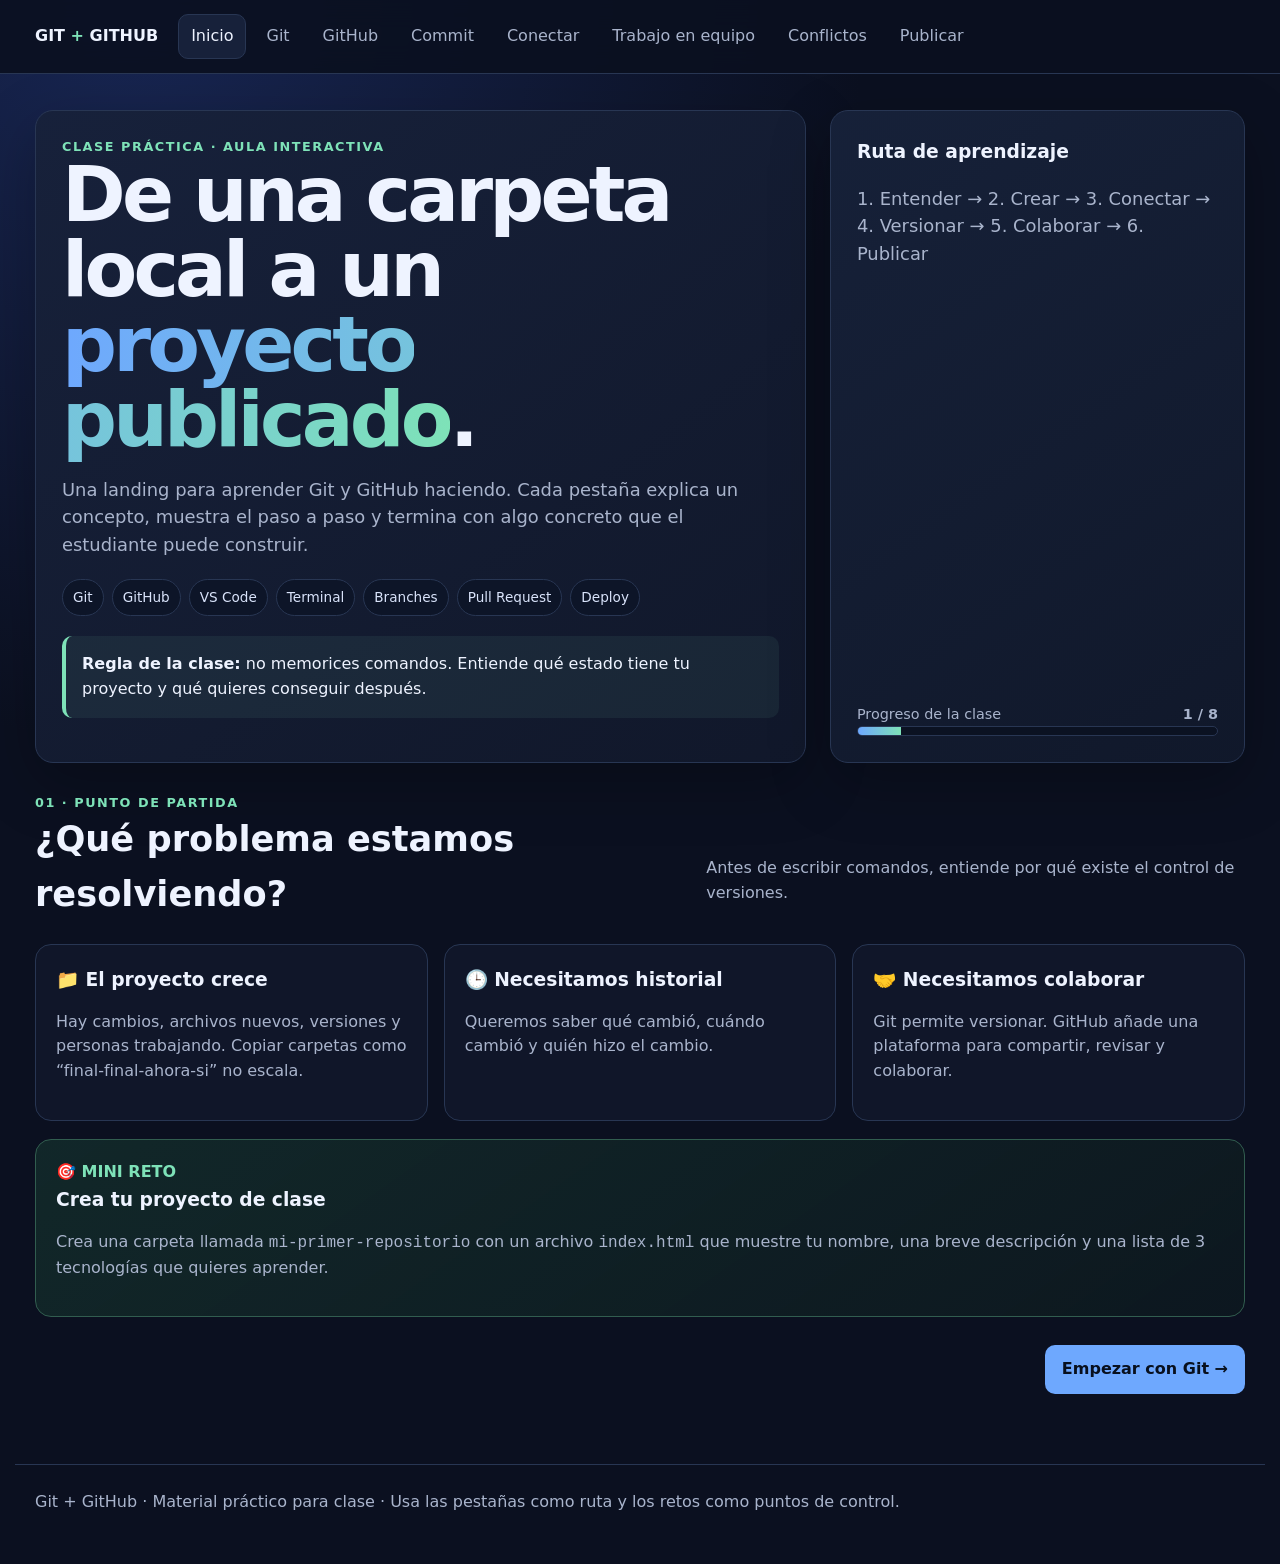
==== index.html @ 4eab7d8e "Add files via upload" ====
<!DOCTYPE html>
<html lang="es">
<head>
<meta charset="UTF-8">
<meta name="viewport" content="width=device-width, initial-scale=1.0">
<title>Git + GitHub | Aula Interactiva</title>
<style>
:root{
  --bg:#0b1020;--panel:#11182b;--panel2:#17213a;--text:#eef3ff;--muted:#a9b4cc;
  --primary:#6ea8fe;--accent:#7ee2b8;--warn:#ffd166;--danger:#ff7b8a;--line:#283653;
  --shadow:0 20px 60px rgba(0,0,0,.25);--radius:18px;
}
*{box-sizing:border-box} html{scroll-behavior:smooth}
body{margin:0;background:radial-gradient(circle at 10% 0%,#182653 0,#0b1020 38%);color:var(--text);font-family:Inter,Segoe UI,system-ui,sans-serif;line-height:1.55}
button{font:inherit}.app{min-height:100vh}
header{position:sticky;top:0;z-index:50;background:rgba(11,16,32,.9);backdrop-filter:blur(14px);border-bottom:1px solid var(--line)}
.nav{max-width:1250px;margin:auto;display:flex;align-items:center;gap:20px;padding:14px 20px}
.logo{font-weight:900;white-space:nowrap}.logo span{color:var(--accent)}
.tabs{display:flex;gap:7px;overflow:auto;scrollbar-width:none;flex:1}.tabs::-webkit-scrollbar{display:none}
.tab{border:1px solid transparent;background:transparent;color:var(--muted);padding:9px 12px;border-radius:10px;cursor:pointer;white-space:nowrap}
.tab:hover,.tab.active{background:var(--panel2);color:var(--text);border-color:var(--line)}
main{max-width:1250px;margin:auto;padding:36px 20px 70px}
.hero{display:grid;grid-template-columns:1.3fr .7fr;gap:24px;align-items:stretch;margin-bottom:30px}
.card{background:linear-gradient(145deg,rgba(23,33,58,.96),rgba(17,24,43,.96));border:1px solid var(--line);border-radius:var(--radius);box-shadow:var(--shadow);padding:26px}
.hero h1{font-size:clamp(2.3rem,6vw,5rem);line-height:.98;margin:0 0 18px;letter-spacing:-.05em}
.gradient{background:linear-gradient(90deg,var(--primary),var(--accent));-webkit-background-clip:text;background-clip:text;color:transparent}
.kicker{color:var(--accent);font-weight:800;text-transform:uppercase;letter-spacing:.12em;font-size:.8rem}
.hero p{font-size:1.12rem;color:var(--muted);max-width:750px}
.badges{display:flex;gap:8px;flex-wrap:wrap;margin:20px 0}.badge{padding:7px 10px;border:1px solid var(--line);border-radius:999px;background:#0d1528;color:#d9e3fa;font-size:.85rem}
.hero-side{display:flex;flex-direction:column;justify-content:space-between}.hero-side h3{margin-top:0}
.progress{height:10px;background:#0b1222;border-radius:99px;overflow:hidden;border:1px solid var(--line)}.progress i{display:block;height:100%;width:12%;background:linear-gradient(90deg,var(--primary),var(--accent));transition:.3s}
.section{display:none}.section.active{display:block;animation:fade .25s ease}@keyframes fade{from{opacity:0;transform:translateY(6px)}to{opacity:1;transform:none}}
.section-head{display:flex;justify-content:space-between;gap:20px;align-items:end;margin:10px 0 22px}.section-head h2{font-size:2.2rem;margin:0}.section-head p{color:var(--muted);max-width:700px}
.grid{display:grid;grid-template-columns:repeat(3,1fr);gap:16px}.grid2{display:grid;grid-template-columns:repeat(2,1fr);gap:18px}
.lesson{border:1px solid var(--line);background:rgba(17,24,43,.85);border-radius:16px;padding:20px}
.lesson h3{margin:0 0 8px}.lesson p,.lesson li{color:var(--muted)}
.step{display:grid;grid-template-columns:46px 1fr;gap:15px;margin:14px 0;padding:15px;border:1px solid var(--line);border-radius:14px;background:#0d1528}
.num{width:38px;height:38px;border-radius:50%;display:grid;place-items:center;background:var(--primary);color:#08101e;font-weight:900}
code,kbd{font-family:"Cascadia Code","SFMono-Regular",Consolas,monospace}
pre{margin:12px 0;background:#070c17;border:1px solid #202d47;border-radius:12px;padding:16px;overflow:auto;color:#e6efff;position:relative}
.copy{position:absolute;right:9px;top:9px;border:1px solid var(--line);background:#111b30;color:var(--muted);border-radius:8px;padding:5px 8px;cursor:pointer}
.callout{padding:16px;border-left:4px solid var(--accent);background:rgba(126,226,184,.07);border-radius:10px;margin:18px 0}.warn{border-left-color:var(--warn);background:rgba(255,209,102,.07)}
.diagram{display:flex;align-items:center;justify-content:center;gap:8px;flex-wrap:wrap;margin:25px 0}.node{padding:15px 18px;border:1px solid var(--line);border-radius:12px;background:#0d1528;text-align:center}.arrow{color:var(--accent);font-size:1.4rem}
.checklist label{display:block;padding:10px 0;color:var(--muted);cursor:pointer}.checklist input{margin-right:9px;accent-color:var(--accent)}
.exercise{border:1px solid #315d4f;background:linear-gradient(145deg,rgba(22,55,47,.6),rgba(13,25,31,.8))}
.exercise .tag{color:var(--accent);font-weight:800}.command-map{display:grid;grid-template-columns:repeat(4,1fr);gap:10px}.cmd{padding:14px;background:#0a1222;border:1px solid var(--line);border-radius:10px}.cmd b{display:block;color:var(--primary);margin-bottom:5px}
footer{max-width:1250px;margin:auto;padding:25px 20px 50px;color:var(--muted);border-top:1px solid var(--line)}
.nextbar{display:flex;justify-content:space-between;gap:10px;margin-top:28px}.btn{border:1px solid var(--line);background:var(--panel2);color:var(--text);padding:11px 16px;border-radius:10px;cursor:pointer}.btn.primary{background:var(--primary);color:#08101e;border-color:transparent;font-weight:800}
.toast{position:fixed;bottom:25px;left:50%;transform:translateX(-50%);background:#101a2d;border:1px solid var(--line);padding:10px 16px;border-radius:999px;opacity:0;pointer-events:none;transition:.25s;z-index:100}.toast.show{opacity:1}
@media(max-width:900px){.hero,.grid2{grid-template-columns:1fr}.grid{grid-template-columns:1fr 1fr}.command-map{grid-template-columns:1fr 1fr}}
@media(max-width:620px){main{padding:24px 14px 50px}.nav{padding:11px 12px}.logo{display:none}.grid,.command-map{grid-template-columns:1fr}.card{padding:19px}.hero h1{font-size:3rem}.section-head{display:block}}
@media print{header,.nextbar,.copy{display:none!important}.section{display:block!important}.card,.lesson{break-inside:avoid}.hero{grid-template-columns:1fr}body{background:white;color:#111}.card,.lesson{color:#111;border:1px solid #bbb;background:white;box-shadow:none}.lesson p,.lesson li,.section-head p{color:#444}}
</style>
</head>
<body>
<div class="app">
<header>
  <nav class="nav">
    <div class="logo">GIT <span>+</span> GITHUB</div>
    <div class="tabs" id="tabs"></div>
  </nav>
</header>

<main>
<section class="hero">
  <div class="card">
    <div class="kicker">Clase práctica · Aula interactiva</div>
    <h1>De una carpeta local a un <span class="gradient">proyecto publicado</span>.</h1>
    <p>Una landing para aprender Git y GitHub haciendo. Cada pestaña explica un concepto, muestra el paso a paso y termina con algo concreto que el estudiante puede construir.</p>
    <div class="badges"><span class="badge">Git</span><span class="badge">GitHub</span><span class="badge">VS Code</span><span class="badge">Terminal</span><span class="badge">Branches</span><span class="badge">Pull Request</span><span class="badge">Deploy</span></div>
    <div class="callout"><strong>Regla de la clase:</strong> no memorices comandos. Entiende qué estado tiene tu proyecto y qué quieres conseguir después.</div>
  </div>
  <div class="card hero-side">
    <div>
      <h3>Ruta de aprendizaje</h3>
      <p>1. Entender → 2. Crear → 3. Conectar → 4. Versionar → 5. Colaborar → 6. Publicar</p>
    </div>
    <div>
      <div style="display:flex;justify-content:space-between;color:var(--muted);font-size:.9rem"><span>Progreso de la clase</span><b id="progressText">1 / 8</b></div>
      <div class="progress"><i id="progressBar"></i></div>
    </div>
  </div>
</section>

<div id="content">

<section class="section active" data-title="Inicio">
<div class="section-head"><div><div class="kicker">01 · Punto de partida</div><h2>¿Qué problema estamos resolviendo?</h2></div><p>Antes de escribir comandos, entiende por qué existe el control de versiones.</p></div>
<div class="grid">
<div class="lesson"><h3>📁 El proyecto crece</h3><p>Hay cambios, archivos nuevos, versiones y personas trabajando. Copiar carpetas como “final-final-ahora-si” no escala.</p></div>
<div class="lesson"><h3>🕒 Necesitamos historial</h3><p>Queremos saber qué cambió, cuándo cambió y quién hizo el cambio.</p></div>
<div class="lesson"><h3>🤝 Necesitamos colaborar</h3><p>Git permite versionar. GitHub añade una plataforma para compartir, revisar y colaborar.</p></div>
</div>
<div class="lesson exercise" style="margin-top:18px"><span class="tag">🎯 MINI RETO</span><h3>Crea tu proyecto de clase</h3><p>Crea una carpeta llamada <code>mi-primer-repositorio</code> con un archivo <code>index.html</code> que muestre tu nombre, una breve descripción y una lista de 3 tecnologías que quieres aprender.</p></div>
<div class="nextbar"><span></span><button class="btn primary" onclick="go(1)">Empezar con Git →</button></div>
</section>

<section class="section" data-title="Git">
<div class="section-head"><div><div class="kicker">02 · Fundamentos</div><h2>Git: tu máquina del tiempo</h2></div><p>Git registra estados de tu proyecto para que puedas comparar, recuperar y experimentar.</p></div>
<div class="diagram"><div class="node">📂 Working Directory<br><small>archivos actuales</small></div><div class="arrow">→</div><div class="node">📦 Staging Area<br><small>cambios preparados</small></div><div class="arrow">→</div><div class="node">🧾 Local Repository<br><small>commits</small></div><div class="arrow">→</div><div class="node">☁️ GitHub<br><small>remoto</small></div></div>
<div class="grid2">
<div class="lesson"><h3>Inicializar</h3><div class="step"><div class="num">1</div><div><b>Entra a la carpeta</b><pre>cd mi-primer-repositorio</pre></div></div><div class="step"><div class="num">2</div><div><b>Inicializa Git</b><pre>git init</pre></div></div></div>
<div class="lesson"><h3>Observa lo que ocurre</h3><pre>git status</pre><p>Git te dirá qué archivos están sin seguimiento, modificados o listos para commit.</p><div class="callout">💡 Haz <code>git status</code> constantemente. Es tu tablero de control.</div></div>
</div>
<div class="lesson exercise" style="margin-top:18px"><span class="tag">🧪 EJERCICIO</span><h3>Primer checkpoint</h3><p>Ejecuta <code>git init</code>, luego <code>git status</code>. Explica a un compañero qué significa que <code>index.html</code> aparezca como “untracked”.</p></div>
<div class="nextbar"><button class="btn" onclick="go(0)">← Anterior</button><button class="btn primary" onclick="go(2)">GitHub →</button></div>
</section>

<section class="section" data-title="GitHub">
<div class="section-head"><div><div class="kicker">03 · Plataforma</div><h2>Git ≠ GitHub</h2></div><p>Git funciona localmente. GitHub es un servicio donde puedes alojar repositorios Git y trabajar con otras personas.</p></div>
<div class="grid2">
<div class="lesson"><h3>Git</h3><ul><li>Control de versiones.</li><li>Funciona en tu equipo.</li><li>Registra commits y ramas.</li><li>No necesita internet para crear commits.</li></ul></div>
<div class="lesson"><h3>GitHub</h3><ul><li>Alojamiento remoto.</li><li>Colaboración y Pull Requests.</li><li>Issues y proyectos.</li><li>Automatización y opciones de publicación.</li></ul></div>
</div>
<div class="lesson" style="margin-top:18px"><h3>Otras opciones</h3><div class="command-map"><div class="cmd"><b>GitHub</b>Colaboración y ecosistema.</div><div class="cmd"><b>GitLab</b>Repositorios y DevOps.</div><div class="cmd"><b>Bitbucket</b>Integración con Atlassian.</div><div class="cmd"><b>Codeberg</b>Alternativa comunitaria.</div></div></div>
<div class="lesson exercise" style="margin-top:18px"><span class="tag">🎯 EJERCICIO</span><h3>Compara sin memorizar</h3><p>En parejas: expliquen en una frase qué hace Git y qué añade GitHub. Después creen una cuenta de GitHub si todavía no tienen una.</p></div>
<div class="nextbar"><button class="btn" onclick="go(1)">← Anterior</button><button class="btn primary" onclick="go(3)">Primer commit →</button></div>
</section>

<section class="section" data-title="Commit">
<div class="section-head"><div><div class="kicker">04 · Versionar</div><h2>Tu primer commit</h2></div><p>El commit es una fotografía identificable de un estado del proyecto.</p></div>
<div class="lesson">
<div class="step"><div class="num">1</div><div><b>Revisa</b><pre>git status</pre></div></div>
<div class="step"><div class="num">2</div><div><b>Prepara los archivos</b><pre>git add .</pre></div></div>
<div class="step"><div class="num">3</div><div><b>Crea el checkpoint</b><pre>git commit -m "feat: estructura inicial"</pre></div></div>
<div class="step"><div class="num">4</div><div><b>Mira el historial</b><pre>git log --oneline</pre></div></div>
</div>
<div class="grid2" style="margin-top:18px">
<div class="lesson"><h3>¿Qué hace <code>git add</code>?</h3><p>Mueve cambios seleccionados hacia el área de preparación. No crea todavía el commit.</p></div>
<div class="lesson"><h3>¿Qué hace <code>git commit</code>?</h3><p>Guarda un punto de control en el repositorio local con un mensaje que explica el cambio.</p></div>
</div>
<div class="lesson exercise" style="margin-top:18px"><span class="tag">🧪 EJERCICIO</span><h3>Haz dos versiones</h3><p>Después del primer commit, modifica el título de tu <code>index.html</code>, vuelve a ejecutar <code>git status</code>, <code>git diff</code>, <code>git add .</code> y crea un segundo commit.</p></div>
<div class="nextbar"><button class="btn" onclick="go(2)">← Anterior</button><button class="btn primary" onclick="go(4)">Conectar con GitHub →</button></div>
</section>

<section class="section" data-title="Conectar">
<div class="section-head"><div><div class="kicker">05 · Remoto</div><h2>Conecta tu proyecto con GitHub</h2></div><p>Ahora tu historial local tendrá un destino remoto.</p></div>
<div class="lesson">
<div class="step"><div class="num">1</div><div><b>Crea un repositorio vacío en GitHub</b><p>Usa un nombre como <code>mi-primer-repositorio</code>. Para esta práctica, evita agregar archivos automáticamente si ya tienes el proyecto local.</p></div></div>
<div class="step"><div class="num">2</div><div><b>Configura la rama principal</b><pre>git branch -M main</pre></div></div>
<div class="step"><div class="num">3</div><div><b>Agrega el remoto</b><pre>git remote add origin URL_DEL_REPOSITORIO</pre></div></div>
<div class="step"><div class="num">4</div><div><b>Sube la rama</b><pre>git push -u origin main</pre></div></div>
</div>
<div class="callout warn"><strong>⚠️ Importante:</strong> nunca pegues contraseñas, API keys, tokens o secretos dentro del repositorio. Aprende a usar <code>.gitignore</code> desde el primer proyecto.</div>
<div class="lesson"><h3>Tu primer <code>.gitignore</code></h3><pre>node_modules/
.env
dist/
.vscode/
*.log</pre></div>
<div class="lesson exercise" style="margin-top:18px"><span class="tag">🚀 RETO</span><h3>Tu primer repositorio público</h3><p>Sube tu proyecto, agrega un <code>README.md</code> con descripción, tecnologías, instalación y uso. Después comparte el enlace con el profesor.</p></div>
<div class="nextbar"><button class="btn" onclick="go(3)">← Anterior</button><button class="btn primary" onclick="go(5)">Trabajar en equipo →</button></div>
</section>

<section class="section" data-title="Trabajo en equipo">
<div class="section-head"><div><div class="kicker">06 · Colaboración</div><h2>Branches + Pull Requests</h2></div><p>Las ramas permiten desarrollar cambios sin alterar directamente la rama principal.</p></div>
<div class="grid2">
<div class="lesson"><h3>Crear una rama</h3><pre>git branch desarrollo
git switch desarrollo</pre><p>También puedes crear y cambiar en una sola operación:</p><pre>git switch -c desarrollo</pre></div>
<div class="lesson"><h3>Publicar la rama</h3><pre>git push -u origin desarrollo</pre><p>Luego puedes abrir un Pull Request en GitHub para revisar el cambio antes de integrarlo.</p></div>
</div>
<div class="lesson" style="margin-top:18px"><h3>Flujo de equipo</h3><div class="diagram"><div class="node">main</div><div class="arrow">←</div><div class="node">feature / desarrollo</div><div class="arrow">→</div><div class="node">Pull Request</div><div class="arrow">→</div><div class="node">Review → Merge</div></div></div>
<div class="lesson exercise" style="margin-top:18px"><span class="tag">🤝 EJERCICIO EN PAREJAS</span><h3>Simulen un equipo</h3><p>Persona A crea una rama y cambia el contenido de <code>index.html</code>. Persona B revisa el Pull Request. Escriban al menos un comentario y decidan si el cambio puede integrarse.</p></div>
<div class="nextbar"><button class="btn" onclick="go(4)">← Anterior</button><button class="btn primary" onclick="go(6)">Conflictos →</button></div>
</section>

<section class="section" data-title="Conflictos">
<div class="section-head"><div><div class="kicker">07 · Situaciones reales</div><h2>¿Qué pasa cuando hay un conflicto?</h2></div><p>Un conflicto no significa que Git “se dañó”. Significa que necesita ayuda humana para decidir qué versión conservar.</p></div>
<div class="lesson">
<div class="step"><div class="num">1</div><div><b>Actualiza tu información</b><pre>git pull</pre></div></div>
<div class="step"><div class="num">2</div><div><b>Si Git marca un conflicto, abre el archivo</b><p>Encontrarás marcadores como <code>&lt;&lt;&lt;&lt;&lt;&lt;&lt;</code>, <code>=======</code> y <code>&gt;&gt;&gt;&gt;&gt;&gt;&gt;</code>.</p></div></div>
<div class="step"><div class="num">3</div><div><b>Decide qué contenido queda</b><p>Edita manualmente el archivo y elimina los marcadores.</p></div></div>
<div class="step"><div class="num">4</div><div><b>Registra la resolución</b><pre>git add .
git commit -m "fix: resuelve conflicto"</pre></div></div>
</div>
<div class="lesson exercise" style="margin-top:18px"><span class="tag">💥 EJERCICIO CONTROLADO</span><h3>Provoca un conflicto</h3><p>Dos estudiantes modifican intencionalmente la misma línea desde ramas diferentes. Intenten integrarlas y resuelvan el conflicto juntos. El objetivo no es evitar el conflicto: es aprender a leerlo.</p></div>
<div class="callout"><strong>Idea clave:</strong> <code>git pull</code> trae cambios e intenta integrarlos. <code>git fetch</code> actualiza la información remota sin integrar automáticamente esos cambios.</div>
<div class="nextbar"><button class="btn" onclick="go(5)">← Anterior</button><button class="btn primary" onclick="go(7)">Publicar →</button></div>
</section>

<section class="section" data-title="Publicar">
<div class="section-head"><div><div class="kicker">08 · Proyecto final</div><h2>De repositorio a producto</h2></div><p>GitHub puede ser mucho más que “un lugar donde subir código”. Puede convertirse en parte de tu flujo de trabajo.</p></div>
<div class="grid">
<div class="lesson"><h3>📄 README</h3><p>Explica qué es el proyecto, cómo instalarlo, cómo usarlo y quién lo construyó.</p></div>
<div class="lesson"><h3>🐛 Issues</h3><p>Registra tareas, errores, mejoras o ideas de trabajo.</p></div>
<div class="lesson"><h3>⚙️ Actions</h3><p>Permite automatizar tareas como pruebas, validaciones o despliegues.</p></div>
</div>
<div class="lesson" style="margin-top:18px"><h3>Deploy: el último paso</h3><p>Una vez que tu código está en GitHub, puedes conectarlo a servicios de despliegue compatibles con tu proyecto. La idea pedagógica es: <strong>código → repositorio → build → publicación</strong>.</p><div class="diagram"><div class="node">💻 Código</div><div class="arrow">→</div><div class="node">☁️ GitHub</div><div class="arrow">→</div><div class="node">⚙️ Build</div><div class="arrow">→</div><div class="node">🌐 Web publicada</div></div></div>
<div class="lesson exercise" style="margin-top:18px"><span class="tag">🏆 PROYECTO FINAL</span><h3>Mi portfolio en GitHub</h3><p>Crea una landing personal sencilla con HTML + CSS. Versiona el proyecto con al menos 4 commits, crea una rama para una mejora, abre un Pull Request, documenta el proyecto en README y publica el resultado.</p>
<div class="checklist">
<label><input type="checkbox"> Proyecto creado y funcional</label>
<label><input type="checkbox"> Repositorio Git inicializado</label>
<label><input type="checkbox"> Al menos 4 commits claros</label>
<label><input type="checkbox"> README.md</label>
<label><input type="checkbox"> .gitignore</label>
<label><input type="checkbox"> Rama de desarrollo</label>
<label><input type="checkbox"> Pull Request</label>
<label><input type="checkbox"> Proyecto publicado</label>
</div></div>
<div class="lesson" style="margin-top:18px"><h3>🧠 Cheat Sheet</h3><div class="command-map">
<div class="cmd"><b>git status</b>ver estado</div>
<div class="cmd"><b>git add .</b>preparar cambios</div>
<div class="cmd"><b>git commit</b>crear checkpoint</div>
<div class="cmd"><b>git push</b>subir cambios</div>
<div class="cmd"><b>git pull</b>traer + integrar</div>
<div class="cmd"><b>git fetch</b>traer referencias</div>
<div class="cmd"><b>git switch</b>cambiar de rama</div>
<div class="cmd"><b>git log</b>ver historial</div>
</div></div>
<div class="nextbar"><button class="btn" onclick="go(6)">← Anterior</button><button class="btn primary" onclick="window.print()">🖨 Imprimir / PDF</button></div>
</section>

</div>
</main>
<footer>Git + GitHub · Material práctico para clase · Usa las pestañas como ruta y los retos como puntos de control.</footer>
<div class="toast" id="toast">Copiado</div>
</div>

<script>
const sections=[...document.querySelectorAll('.section')];
const tabs=document.getElementById('tabs');
sections.forEach((s,i)=>{
  const b=document.createElement('button'); b.className='tab'+(i===0?' active':''); b.textContent=s.dataset.title;
  b.onclick=()=>go(i); tabs.appendChild(b);
});
let current=0;
function go(i){
  current=Math.max(0,Math.min(sections.length-1,i));
  sections.forEach((s,n)=>s.classList.toggle('active',n===current));
  [...tabs.children].forEach((b,n)=>b.classList.toggle('active',n===current));
  document.getElementById('progressText').textContent=(current+1)+' / '+sections.length;
  document.getElementById('progressBar').style.width=((current+1)/sections.length*100)+'%';
  window.scrollTo({top:0,behavior:'smooth'});
}
document.addEventListener('keydown',e=>{
  if(['INPUT','TEXTAREA'].includes(document.activeElement.tagName)) return;
  if(e.key==='ArrowRight'||e.key==='PageDown'||e.key===' ') {e.preventDefault();go(current+1)}
  if(e.key==='ArrowLeft'||e.key==='PageUp'){e.preventDefault();go(current-1)}
  if(e.key==='Home'){e.preventDefault();go(0)}
  if(e.key==='End'){e.preventDefault();go(sections.length-1)}
});
document.querySelectorAll('pre').forEach(pre=>{
  const btn=document.createElement('button'); btn.className='copy';btn.textContent='Copiar';
  btn.onclick=async()=>{await navigator.clipboard.writeText(pre.innerText.replace('Copiar','').trim());showToast()};
  pre.appendChild(btn);
});
function showToast(){const t=document.getElementById('toast');t.classList.add('show');setTimeout(()=>t.classList.remove('show'),1100)}
</script>
</body>
</html>
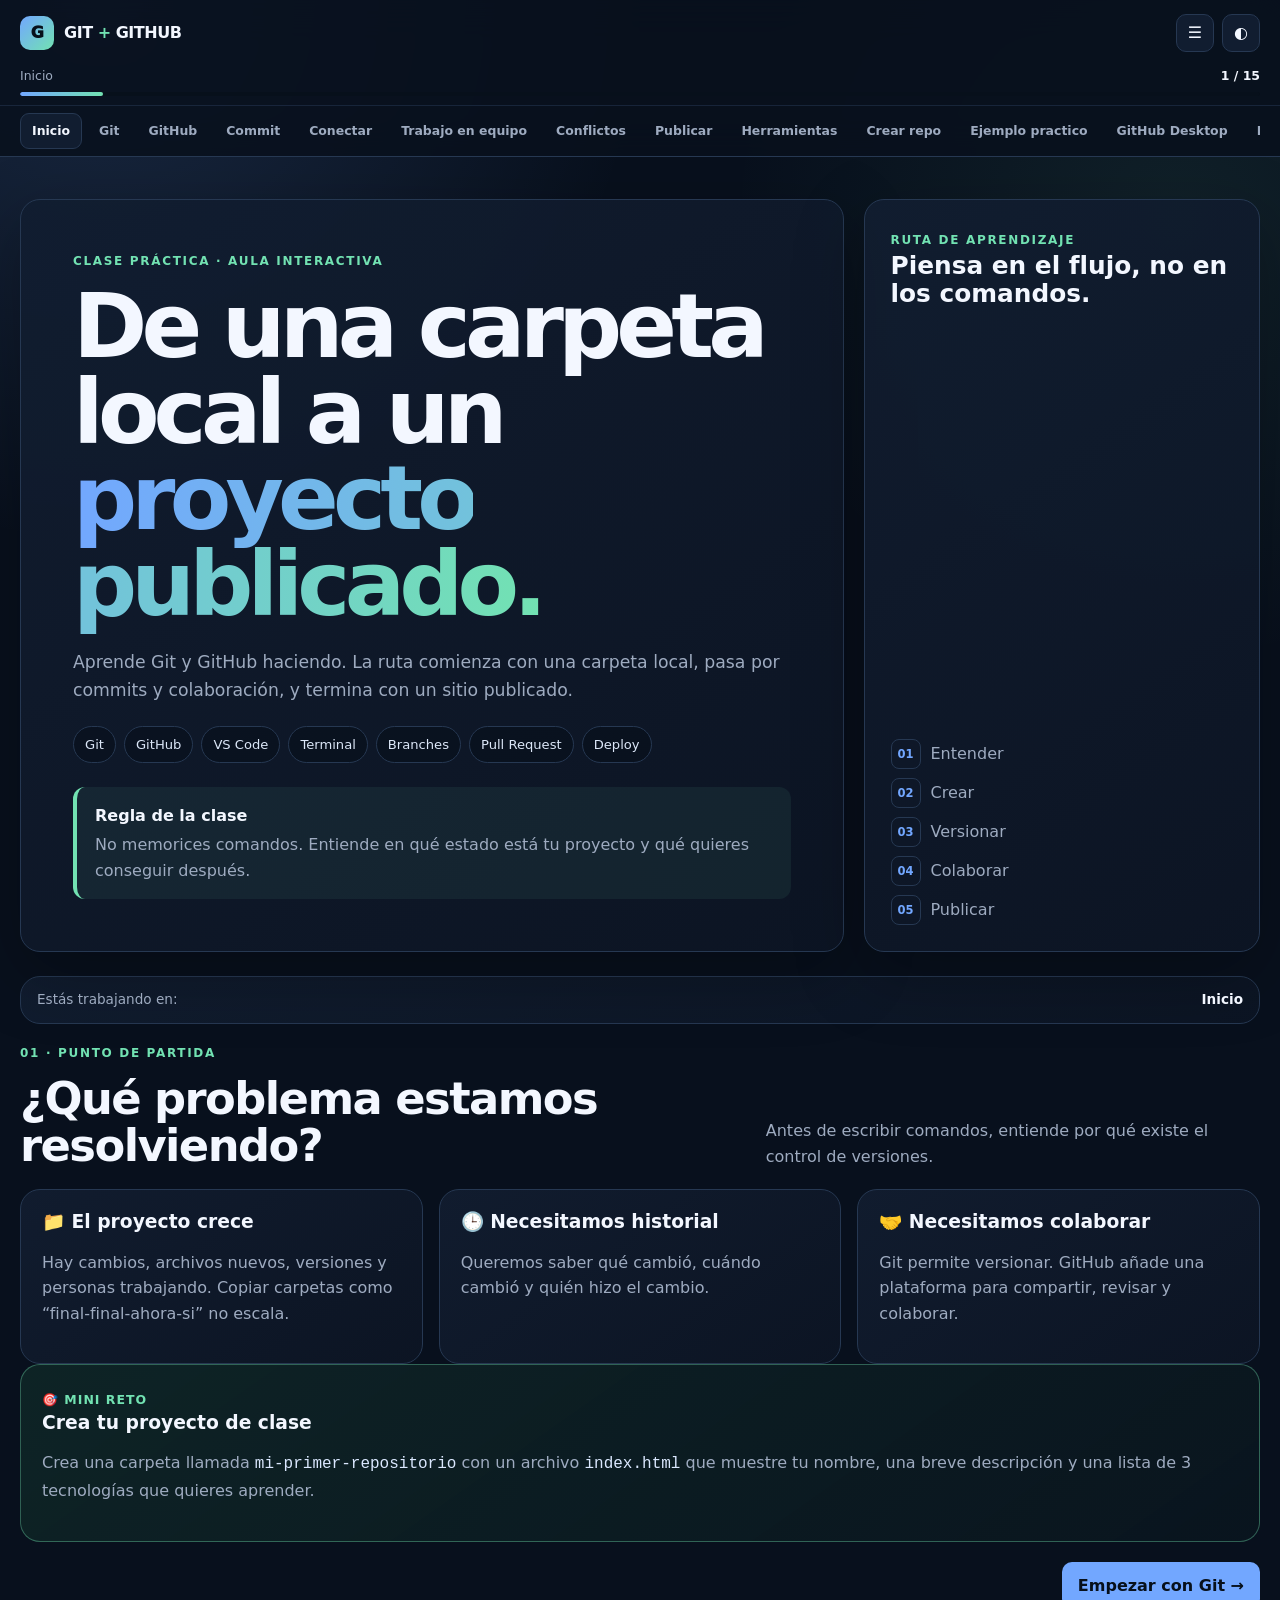
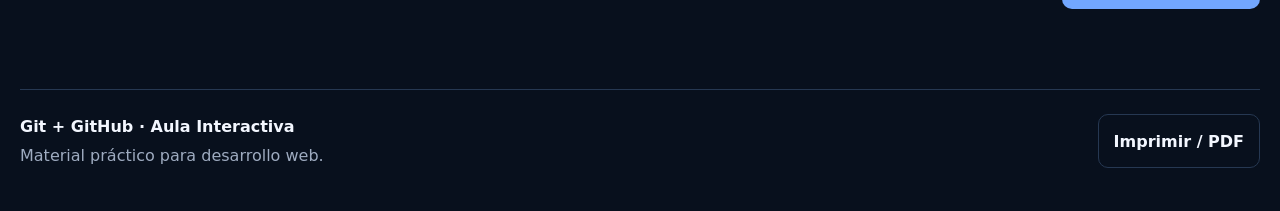
==== commit bb3a1654: "Add interactive Git/GitHub classroom site Add a complete interactive landing for a Git + GitHub clas" ====
--- a/index.html
+++ b/index.html
@@ -1,145 +1,150 @@
 <!DOCTYPE html>
 <html lang="es">
 <head>
-<meta charset="UTF-8">
-<meta name="viewport" content="width=device-width, initial-scale=1.0">
-<title>Git + GitHub | Aula Interactiva</title>
-<style>
-:root{
-  --bg:#0b1020;--panel:#11182b;--panel2:#17213a;--text:#eef3ff;--muted:#a9b4cc;
-  --primary:#6ea8fe;--accent:#7ee2b8;--warn:#ffd166;--danger:#ff7b8a;--line:#283653;
-  --shadow:0 20px 60px rgba(0,0,0,.25);--radius:18px;
-}
-*{box-sizing:border-box} html{scroll-behavior:smooth}
-body{margin:0;background:radial-gradient(circle at 10% 0%,#182653 0,#0b1020 38%);color:var(--text);font-family:Inter,Segoe UI,system-ui,sans-serif;line-height:1.55}
-button{font:inherit}.app{min-height:100vh}
-header{position:sticky;top:0;z-index:50;background:rgba(11,16,32,.9);backdrop-filter:blur(14px);border-bottom:1px solid var(--line)}
-.nav{max-width:1250px;margin:auto;display:flex;align-items:center;gap:20px;padding:14px 20px}
-.logo{font-weight:900;white-space:nowrap}.logo span{color:var(--accent)}
-.tabs{display:flex;gap:7px;overflow:auto;scrollbar-width:none;flex:1}.tabs::-webkit-scrollbar{display:none}
-.tab{border:1px solid transparent;background:transparent;color:var(--muted);padding:9px 12px;border-radius:10px;cursor:pointer;white-space:nowrap}
-.tab:hover,.tab.active{background:var(--panel2);color:var(--text);border-color:var(--line)}
-main{max-width:1250px;margin:auto;padding:36px 20px 70px}
-.hero{display:grid;grid-template-columns:1.3fr .7fr;gap:24px;align-items:stretch;margin-bottom:30px}
-.card{background:linear-gradient(145deg,rgba(23,33,58,.96),rgba(17,24,43,.96));border:1px solid var(--line);border-radius:var(--radius);box-shadow:var(--shadow);padding:26px}
-.hero h1{font-size:clamp(2.3rem,6vw,5rem);line-height:.98;margin:0 0 18px;letter-spacing:-.05em}
-.gradient{background:linear-gradient(90deg,var(--primary),var(--accent));-webkit-background-clip:text;background-clip:text;color:transparent}
-.kicker{color:var(--accent);font-weight:800;text-transform:uppercase;letter-spacing:.12em;font-size:.8rem}
-.hero p{font-size:1.12rem;color:var(--muted);max-width:750px}
-.badges{display:flex;gap:8px;flex-wrap:wrap;margin:20px 0}.badge{padding:7px 10px;border:1px solid var(--line);border-radius:999px;background:#0d1528;color:#d9e3fa;font-size:.85rem}
-.hero-side{display:flex;flex-direction:column;justify-content:space-between}.hero-side h3{margin-top:0}
-.progress{height:10px;background:#0b1222;border-radius:99px;overflow:hidden;border:1px solid var(--line)}.progress i{display:block;height:100%;width:12%;background:linear-gradient(90deg,var(--primary),var(--accent));transition:.3s}
-.section{display:none}.section.active{display:block;animation:fade .25s ease}@keyframes fade{from{opacity:0;transform:translateY(6px)}to{opacity:1;transform:none}}
-.section-head{display:flex;justify-content:space-between;gap:20px;align-items:end;margin:10px 0 22px}.section-head h2{font-size:2.2rem;margin:0}.section-head p{color:var(--muted);max-width:700px}
-.grid{display:grid;grid-template-columns:repeat(3,1fr);gap:16px}.grid2{display:grid;grid-template-columns:repeat(2,1fr);gap:18px}
-.lesson{border:1px solid var(--line);background:rgba(17,24,43,.85);border-radius:16px;padding:20px}
-.lesson h3{margin:0 0 8px}.lesson p,.lesson li{color:var(--muted)}
-.step{display:grid;grid-template-columns:46px 1fr;gap:15px;margin:14px 0;padding:15px;border:1px solid var(--line);border-radius:14px;background:#0d1528}
-.num{width:38px;height:38px;border-radius:50%;display:grid;place-items:center;background:var(--primary);color:#08101e;font-weight:900}
-code,kbd{font-family:"Cascadia Code","SFMono-Regular",Consolas,monospace}
-pre{margin:12px 0;background:#070c17;border:1px solid #202d47;border-radius:12px;padding:16px;overflow:auto;color:#e6efff;position:relative}
-.copy{position:absolute;right:9px;top:9px;border:1px solid var(--line);background:#111b30;color:var(--muted);border-radius:8px;padding:5px 8px;cursor:pointer}
-.callout{padding:16px;border-left:4px solid var(--accent);background:rgba(126,226,184,.07);border-radius:10px;margin:18px 0}.warn{border-left-color:var(--warn);background:rgba(255,209,102,.07)}
-.diagram{display:flex;align-items:center;justify-content:center;gap:8px;flex-wrap:wrap;margin:25px 0}.node{padding:15px 18px;border:1px solid var(--line);border-radius:12px;background:#0d1528;text-align:center}.arrow{color:var(--accent);font-size:1.4rem}
-.checklist label{display:block;padding:10px 0;color:var(--muted);cursor:pointer}.checklist input{margin-right:9px;accent-color:var(--accent)}
-.exercise{border:1px solid #315d4f;background:linear-gradient(145deg,rgba(22,55,47,.6),rgba(13,25,31,.8))}
-.exercise .tag{color:var(--accent);font-weight:800}.command-map{display:grid;grid-template-columns:repeat(4,1fr);gap:10px}.cmd{padding:14px;background:#0a1222;border:1px solid var(--line);border-radius:10px}.cmd b{display:block;color:var(--primary);margin-bottom:5px}
-footer{max-width:1250px;margin:auto;padding:25px 20px 50px;color:var(--muted);border-top:1px solid var(--line)}
-.nextbar{display:flex;justify-content:space-between;gap:10px;margin-top:28px}.btn{border:1px solid var(--line);background:var(--panel2);color:var(--text);padding:11px 16px;border-radius:10px;cursor:pointer}.btn.primary{background:var(--primary);color:#08101e;border-color:transparent;font-weight:800}
-.toast{position:fixed;bottom:25px;left:50%;transform:translateX(-50%);background:#101a2d;border:1px solid var(--line);padding:10px 16px;border-radius:999px;opacity:0;pointer-events:none;transition:.25s;z-index:100}.toast.show{opacity:1}
-@media(max-width:900px){.hero,.grid2{grid-template-columns:1fr}.grid{grid-template-columns:1fr 1fr}.command-map{grid-template-columns:1fr 1fr}}
-@media(max-width:620px){main{padding:24px 14px 50px}.nav{padding:11px 12px}.logo{display:none}.grid,.command-map{grid-template-columns:1fr}.card{padding:19px}.hero h1{font-size:3rem}.section-head{display:block}}
-@media print{header,.nextbar,.copy{display:none!important}.section{display:block!important}.card,.lesson{break-inside:avoid}.hero{grid-template-columns:1fr}body{background:white;color:#111}.card,.lesson{color:#111;border:1px solid #bbb;background:white;box-shadow:none}.lesson p,.lesson li,.section-head p{color:#444}}
-</style>
+  <meta charset="UTF-8">
+  <meta name="viewport" content="width=device-width, initial-scale=1.0">
+  <meta name="description" content="Aula interactiva para aprender Git y GitHub mediante práctica guiada.">
+  <title>Git + GitHub · Aula Interactiva</title>
+  <link rel="stylesheet" href="css/styles.css">
 </head>
+
 <body>
-<div class="app">
-<header>
-  <nav class="nav">
-    <div class="logo">GIT <span>+</span> GITHUB</div>
-    <div class="tabs" id="tabs"></div>
-  </nav>
-</header>
-
-<main>
-<section class="hero">
-  <div class="card">
-    <div class="kicker">Clase práctica · Aula interactiva</div>
-    <h1>De una carpeta local a un <span class="gradient">proyecto publicado</span>.</h1>
-    <p>Una landing para aprender Git y GitHub haciendo. Cada pestaña explica un concepto, muestra el paso a paso y termina con algo concreto que el estudiante puede construir.</p>
-    <div class="badges"><span class="badge">Git</span><span class="badge">GitHub</span><span class="badge">VS Code</span><span class="badge">Terminal</span><span class="badge">Branches</span><span class="badge">Pull Request</span><span class="badge">Deploy</span></div>
-    <div class="callout"><strong>Regla de la clase:</strong> no memorices comandos. Entiende qué estado tiene tu proyecto y qué quieres conseguir después.</div>
-  </div>
-  <div class="card hero-side">
-    <div>
-      <h3>Ruta de aprendizaje</h3>
-      <p>1. Entender → 2. Crear → 3. Conectar → 4. Versionar → 5. Colaborar → 6. Publicar</p>
-    </div>
-    <div>
-      <div style="display:flex;justify-content:space-between;color:var(--muted);font-size:.9rem"><span>Progreso de la clase</span><b id="progressText">1 / 8</b></div>
-      <div class="progress"><i id="progressBar"></i></div>
-    </div>
-  </div>
-</section>
-
-<div id="content">
-
-<section class="section active" data-title="Inicio">
+  <a class="skip-link" href="#contenido">Saltar al contenido</a>
+
+  <div class="app-shell">
+    <header class="site-header">
+      <div class="header-inner">
+        <a class="brand" href="#" aria-label="Git y GitHub, inicio">
+          <span class="brand-mark">G</span>
+          <span>Git <em>+</em> GitHub</span>
+        </a>
+
+        <div class="header-tools">
+          <button class="icon-button" id="menuButton" type="button"
+                  aria-label="Abrir navegación" aria-expanded="false">
+            ☰
+          </button>
+          <button class="icon-button" id="themeButton" type="button"
+                  aria-label="Cambiar tema">
+            ◐
+          </button>
+        </div>
+      </div>
+
+      <div class="progress-wrap">
+        <div class="progress-info">
+          <span id="sectionLabel">Inicio</span>
+          <strong id="progressText">1 / 15</strong>
+        </div>
+        <div class="progress-track" aria-hidden="true">
+          <span id="progressBar"></span>
+        </div>
+      </div>
+
+      <nav class="section-nav" id="sectionNav" aria-label="Secciones de la clase">
+        <div class="nav-list" id="tabs"></div>
+      </nav>
+    </header>
+
+    <main id="contenido" class="main-content">
+      <section class="hero">
+        <div class="hero-copy">
+          <p class="eyebrow">CLASE PRÁCTICA · AULA INTERACTIVA</p>
+          <h1>De una carpeta local a un <span>proyecto publicado.</span></h1>
+          <p class="hero-description">
+            Aprende Git y GitHub haciendo. La ruta comienza con una carpeta local,
+            pasa por commits y colaboración, y termina con un sitio publicado.
+          </p>
+
+          <div class="topic-pills" aria-label="Temas">
+            <span>Git</span>
+            <span>GitHub</span>
+            <span>VS Code</span>
+            <span>Terminal</span>
+            <span>Branches</span>
+            <span>Pull Request</span>
+            <span>Deploy</span>
+          </div>
+
+          <div class="hero-rule">
+            <strong>Regla de la clase</strong>
+            <p>No memorices comandos. Entiende en qué estado está tu proyecto y qué quieres conseguir después.</p>
+          </div>
+        </div>
+
+        <aside class="hero-route" aria-label="Ruta de aprendizaje">
+          <div>
+            <span class="route-label">RUTA DE APRENDIZAJE</span>
+            <h2>Piensa en el flujo, no en los comandos.</h2>
+          </div>
+
+          <ol class="route-list">
+            <li><span>01</span> Entender</li>
+            <li><span>02</span> Crear</li>
+            <li><span>03</span> Versionar</li>
+            <li><span>04</span> Colaborar</li>
+            <li><span>05</span> Publicar</li>
+          </ol>
+        </aside>
+      </section>
+
+      <div class="lesson-progress" aria-live="polite">
+        <span>Estás trabajando en:</span>
+        <strong id="currentSectionName">Inicio</strong>
+      </div>
+
+      <div id="content">
+        <section class="section active" data-index="1" data-title="Inicio">
 <div class="section-head"><div><div class="kicker">01 · Punto de partida</div><h2>¿Qué problema estamos resolviendo?</h2></div><p>Antes de escribir comandos, entiende por qué existe el control de versiones.</p></div>
 <div class="grid">
 <div class="lesson"><h3>📁 El proyecto crece</h3><p>Hay cambios, archivos nuevos, versiones y personas trabajando. Copiar carpetas como “final-final-ahora-si” no escala.</p></div>
 <div class="lesson"><h3>🕒 Necesitamos historial</h3><p>Queremos saber qué cambió, cuándo cambió y quién hizo el cambio.</p></div>
 <div class="lesson"><h3>🤝 Necesitamos colaborar</h3><p>Git permite versionar. GitHub añade una plataforma para compartir, revisar y colaborar.</p></div>
 </div>
-<div class="lesson exercise" style="margin-top:18px"><span class="tag">🎯 MINI RETO</span><h3>Crea tu proyecto de clase</h3><p>Crea una carpeta llamada <code>mi-primer-repositorio</code> con un archivo <code>index.html</code> que muestre tu nombre, una breve descripción y una lista de 3 tecnologías que quieres aprender.</p></div>
+<div class="lesson exercise"><span class="tag">🎯 MINI RETO</span><h3>Crea tu proyecto de clase</h3><p>Crea una carpeta llamada <code>mi-primer-repositorio</code> con un archivo <code>index.html</code> que muestre tu nombre, una breve descripción y una lista de 3 tecnologías que quieres aprender.</p></div>
 <div class="nextbar"><span></span><button class="btn primary" onclick="go(1)">Empezar con Git →</button></div>
 </section>
-
-<section class="section" data-title="Git">
+<section class="section" data-index="2" data-title="Git">
 <div class="section-head"><div><div class="kicker">02 · Fundamentos</div><h2>Git: tu máquina del tiempo</h2></div><p>Git registra estados de tu proyecto para que puedas comparar, recuperar y experimentar.</p></div>
-<div class="diagram"><div class="node">📂 Working Directory<br><small>archivos actuales</small></div><div class="arrow">→</div><div class="node">📦 Staging Area<br><small>cambios preparados</small></div><div class="arrow">→</div><div class="node">🧾 Local Repository<br><small>commits</small></div><div class="arrow">→</div><div class="node">☁️ GitHub<br><small>remoto</small></div></div>
+<div class="diagram"><div class="node">📂 Working Directory<br/><small>archivos actuales</small></div><div class="arrow">→</div><div class="node">📦 Staging Area<br/><small>cambios preparados</small></div><div class="arrow">→</div><div class="node">🧾 Local Repository<br/><small>commits</small></div><div class="arrow">→</div><div class="node">☁️ GitHub<br/><small>remoto</small></div></div>
 <div class="grid2">
-<div class="lesson"><h3>Inicializar</h3><div class="step"><div class="num">1</div><div><b>Entra a la carpeta</b><pre>cd mi-primer-repositorio</pre></div></div><div class="step"><div class="num">2</div><div><b>Inicializa Git</b><pre>git init</pre></div></div></div>
-<div class="lesson"><h3>Observa lo que ocurre</h3><pre>git status</pre><p>Git te dirá qué archivos están sin seguimiento, modificados o listos para commit.</p><div class="callout">💡 Haz <code>git status</code> constantemente. Es tu tablero de control.</div></div>
-</div>
-<div class="lesson exercise" style="margin-top:18px"><span class="tag">🧪 EJERCICIO</span><h3>Primer checkpoint</h3><p>Ejecuta <code>git init</code>, luego <code>git status</code>. Explica a un compañero qué significa que <code>index.html</code> aparezca como “untracked”.</p></div>
+<div class="lesson"><h3>Inicializar</h3><div class="step"><div class="num">1</div><div><b>Entra a la carpeta</b><div class="codetabs"><div class="ctabs-nav"><button class="ctab active">Terminal / Git Bash</button><button class="ctab">PowerShell</button><button class="ctab">Visual (VS Code)</button></div><pre class="ctab-panel active">cd mi-primer-repositorio</pre><pre class="ctab-panel">cd mi-primer-repositorio</pre><div class="ctab-panel visual-panel"><ol><li>En VS Code: <b>Archivo → Abrir carpeta...</b> y selecciona <code>mi-primer-repositorio</code>.</li></ol></div></div></div></div><div class="step"><div class="num">2</div><div><b>Inicializa Git</b><div class="codetabs"><div class="ctabs-nav"><button class="ctab active">Terminal / Git Bash</button><button class="ctab">PowerShell</button><button class="ctab">Visual (VS Code)</button></div><pre class="ctab-panel active">git init</pre><pre class="ctab-panel">git init</pre><div class="ctab-panel visual-panel"><ol><li>Abre el panel <b>Control de código fuente</b> (ícono de rama en la barra lateral) y haz clic en <b>Initialize Repository</b>.</li></ol></div></div></div></div></div>
+<div class="lesson"><h3>Observa lo que ocurre</h3><div class="codetabs"><div class="ctabs-nav"><button class="ctab active">Terminal / Git Bash</button><button class="ctab">PowerShell</button><button class="ctab">Visual (VS Code)</button></div><pre class="ctab-panel active">git status</pre><pre class="ctab-panel">git status</pre><div class="ctab-panel visual-panel"><ol><li>El panel <b>Control de código fuente</b> lista automáticamente los archivos nuevos y modificados, sin escribir nada.</li></ol></div></div><p>Git te dirá qué archivos están sin seguimiento, modificados o listos para commit.</p><div class="callout">💡 Haz <code>git status</code> constantemente. Es tu tablero de control.</div></div>
+</div>
+<div class="lesson exercise"><span class="tag">🧪 EJERCICIO</span><h3>Primer checkpoint</h3><p>Ejecuta <code>git init</code>, luego <code>git status</code>. Explica a un compañero qué significa que <code>index.html</code> aparezca como “untracked”.</p></div>
 <div class="nextbar"><button class="btn" onclick="go(0)">← Anterior</button><button class="btn primary" onclick="go(2)">GitHub →</button></div>
 </section>
-
-<section class="section" data-title="GitHub">
+<section class="section" data-index="3" data-title="GitHub">
 <div class="section-head"><div><div class="kicker">03 · Plataforma</div><h2>Git ≠ GitHub</h2></div><p>Git funciona localmente. GitHub es un servicio donde puedes alojar repositorios Git y trabajar con otras personas.</p></div>
 <div class="grid2">
 <div class="lesson"><h3>Git</h3><ul><li>Control de versiones.</li><li>Funciona en tu equipo.</li><li>Registra commits y ramas.</li><li>No necesita internet para crear commits.</li></ul></div>
 <div class="lesson"><h3>GitHub</h3><ul><li>Alojamiento remoto.</li><li>Colaboración y Pull Requests.</li><li>Issues y proyectos.</li><li>Automatización y opciones de publicación.</li></ul></div>
 </div>
-<div class="lesson" style="margin-top:18px"><h3>Otras opciones</h3><div class="command-map"><div class="cmd"><b>GitHub</b>Colaboración y ecosistema.</div><div class="cmd"><b>GitLab</b>Repositorios y DevOps.</div><div class="cmd"><b>Bitbucket</b>Integración con Atlassian.</div><div class="cmd"><b>Codeberg</b>Alternativa comunitaria.</div></div></div>
-<div class="lesson exercise" style="margin-top:18px"><span class="tag">🎯 EJERCICIO</span><h3>Compara sin memorizar</h3><p>En parejas: expliquen en una frase qué hace Git y qué añade GitHub. Después creen una cuenta de GitHub si todavía no tienen una.</p></div>
+<div class="lesson"><h3>Otras opciones</h3><div class="command-map"><div class="cmd"><b>GitHub</b>Colaboración y ecosistema.</div><div class="cmd"><b>GitLab</b>Repositorios y DevOps.</div><div class="cmd"><b>Bitbucket</b>Integración con Atlassian.</div><div class="cmd"><b>Codeberg</b>Alternativa comunitaria.</div></div></div>
+<div class="lesson exercise"><span class="tag">🎯 EJERCICIO</span><h3>Compara sin memorizar</h3><p>En parejas: expliquen en una frase qué hace Git y qué añade GitHub. Después creen una cuenta de GitHub si todavía no tienen una.</p></div>
 <div class="nextbar"><button class="btn" onclick="go(1)">← Anterior</button><button class="btn primary" onclick="go(3)">Primer commit →</button></div>
 </section>
-
-<section class="section" data-title="Commit">
+<section class="section" data-index="4" data-title="Commit">
 <div class="section-head"><div><div class="kicker">04 · Versionar</div><h2>Tu primer commit</h2></div><p>El commit es una fotografía identificable de un estado del proyecto.</p></div>
 <div class="lesson">
-<div class="step"><div class="num">1</div><div><b>Revisa</b><pre>git status</pre></div></div>
-<div class="step"><div class="num">2</div><div><b>Prepara los archivos</b><pre>git add .</pre></div></div>
-<div class="step"><div class="num">3</div><div><b>Crea el checkpoint</b><pre>git commit -m "feat: estructura inicial"</pre></div></div>
-<div class="step"><div class="num">4</div><div><b>Mira el historial</b><pre>git log --oneline</pre></div></div>
-</div>
-<div class="grid2" style="margin-top:18px">
+<div class="step"><div class="num">1</div><div><b>Revisa</b><div class="codetabs"><div class="ctabs-nav"><button class="ctab active">Terminal / Git Bash</button><button class="ctab">PowerShell</button><button class="ctab">Visual (VS Code)</button></div><pre class="ctab-panel active">git status</pre><pre class="ctab-panel">git status</pre><div class="ctab-panel visual-panel"><ol><li>Mira el panel <b>Control de código fuente</b>: cada archivo cambiado aparece listado ahí.</li></ol></div></div></div></div>
+<div class="step"><div class="num">2</div><div><b>Prepara los archivos</b><div class="codetabs"><div class="ctabs-nav"><button class="ctab active">Terminal / Git Bash</button><button class="ctab">PowerShell</button><button class="ctab">Visual (VS Code)</button></div><pre class="ctab-panel active">git add .</pre><pre class="ctab-panel">git add .</pre><div class="ctab-panel visual-panel"><ol><li>Pasa el mouse sobre <b>Changes</b> y haz clic en el ícono <b>+</b> (o el <b>+</b> junto a cada archivo).</li></ol></div></div></div></div>
+<div class="step"><div class="num">3</div><div><b>Crea el checkpoint</b><div class="codetabs"><div class="ctabs-nav"><button class="ctab active">Terminal / Git Bash</button><button class="ctab">PowerShell</button><button class="ctab">Visual (VS Code)</button></div><pre class="ctab-panel active">git commit -m "feat: estructura inicial"</pre><pre class="ctab-panel">git commit -m "feat: estructura inicial"</pre><div class="ctab-panel visual-panel"><ol><li>Escribe el mensaje en el cuadro de texto superior y haz clic en el ✓ <b>Commit</b>.</li></ol></div></div></div></div>
+<div class="step"><div class="num">4</div><div><b>Mira el historial</b><div class="codetabs"><div class="ctabs-nav"><button class="ctab active">Terminal / Git Bash</button><button class="ctab">PowerShell</button><button class="ctab">Visual (VS Code)</button></div><pre class="ctab-panel active">git log --oneline</pre><pre class="ctab-panel">git log --oneline</pre><div class="ctab-panel visual-panel"><ol><li>Instala la extensión <b>Git Graph</b> o revisa <b>GitHub → History</b> en el panel lateral para ver el historial visualmente.</li></ol></div></div></div></div>
+</div>
+<div class="grid2">
 <div class="lesson"><h3>¿Qué hace <code>git add</code>?</h3><p>Mueve cambios seleccionados hacia el área de preparación. No crea todavía el commit.</p></div>
 <div class="lesson"><h3>¿Qué hace <code>git commit</code>?</h3><p>Guarda un punto de control en el repositorio local con un mensaje que explica el cambio.</p></div>
 </div>
-<div class="lesson exercise" style="margin-top:18px"><span class="tag">🧪 EJERCICIO</span><h3>Haz dos versiones</h3><p>Después del primer commit, modifica el título de tu <code>index.html</code>, vuelve a ejecutar <code>git status</code>, <code>git diff</code>, <code>git add .</code> y crea un segundo commit.</p></div>
+<div class="lesson exercise"><span class="tag">🧪 EJERCICIO</span><h3>Haz dos versiones</h3><p>Después del primer commit, modifica el título de tu <code>index.html</code>, vuelve a ejecutar <code>git status</code>, <code>git diff</code>, <code>git add .</code> y crea un segundo commit.</p></div>
 <div class="nextbar"><button class="btn" onclick="go(2)">← Anterior</button><button class="btn primary" onclick="go(4)">Conectar con GitHub →</button></div>
 </section>
-
-<section class="section" data-title="Conectar">
+<section class="section" data-index="5" data-title="Conectar">
 <div class="section-head"><div><div class="kicker">05 · Remoto</div><h2>Conecta tu proyecto con GitHub</h2></div><p>Ahora tu historial local tendrá un destino remoto.</p></div>
 <div class="lesson">
 <div class="step"><div class="num">1</div><div><b>Crea un repositorio vacío en GitHub</b><p>Usa un nombre como <code>mi-primer-repositorio</code>. Para esta práctica, evita agregar archivos automáticamente si ya tienes el proyecto local.</p></div></div>
-<div class="step"><div class="num">2</div><div><b>Configura la rama principal</b><pre>git branch -M main</pre></div></div>
-<div class="step"><div class="num">3</div><div><b>Agrega el remoto</b><pre>git remote add origin URL_DEL_REPOSITORIO</pre></div></div>
-<div class="step"><div class="num">4</div><div><b>Sube la rama</b><pre>git push -u origin main</pre></div></div>
+<div class="step"><div class="num">2</div><div><b>Configura la rama principal</b><div class="codetabs"><div class="ctabs-nav"><button class="ctab active">Terminal / Git Bash</button><button class="ctab">PowerShell</button><button class="ctab">Visual (VS Code)</button></div><pre class="ctab-panel active">git branch -M main</pre><pre class="ctab-panel">git branch -M main</pre><div class="ctab-panel visual-panel"><ol><li>El nombre de la rama aparece en la barra inferior izquierda de VS Code; puedes renombrarla haciendo clic ahí.</li></ol></div></div></div></div>
+<div class="step"><div class="num">3</div><div><b>Agrega el remoto y sube la rama</b><div class="codetabs"><div class="ctabs-nav"><button class="ctab active">Terminal / Git Bash</button><button class="ctab">PowerShell</button><button class="ctab">Visual (VS Code)</button></div><pre class="ctab-panel active">git remote add origin URL_DEL_REPOSITORIO\ngit push -u origin main</pre><pre class="ctab-panel">git remote add origin URL_DEL_REPOSITORIO\ngit push -u origin main</pre><div class="ctab-panel visual-panel"><ol><li>Si la terminal está bloqueada, usa el botón <b>Publish Branch</b> en Control de código fuente: VS Code puede crear el repositorio remoto y conectarlo por ti (con sesión iniciada en GitHub).</li></ol></div></div></div></div>
 </div>
 <div class="callout warn"><strong>⚠️ Importante:</strong> nunca pegues contraseñas, API keys, tokens o secretos dentro del repositorio. Aprende a usar <code>.gitignore</code> desde el primer proyecto.</div>
 <div class="lesson"><h3>Tu primer <code>.gitignore</code></h3><pre>node_modules/
@@ -147,56 +152,61 @@
 dist/
 .vscode/
 *.log</pre></div>
-<div class="lesson exercise" style="margin-top:18px"><span class="tag">🚀 RETO</span><h3>Tu primer repositorio público</h3><p>Sube tu proyecto, agrega un <code>README.md</code> con descripción, tecnologías, instalación y uso. Después comparte el enlace con el profesor.</p></div>
+<div class="lesson exercise"><span class="tag">🚀 RETO</span><h3>Tu primer repositorio público</h3><p>Sube tu proyecto, agrega un <code>README.md</code> con descripción, tecnologías, instalación y uso. Después comparte el enlace con el profesor.</p></div>
 <div class="nextbar"><button class="btn" onclick="go(3)">← Anterior</button><button class="btn primary" onclick="go(5)">Trabajar en equipo →</button></div>
 </section>
-
-<section class="section" data-title="Trabajo en equipo">
+<section class="section" data-index="6" data-title="Trabajo en equipo">
 <div class="section-head"><div><div class="kicker">06 · Colaboración</div><h2>Branches + Pull Requests</h2></div><p>Las ramas permiten desarrollar cambios sin alterar directamente la rama principal.</p></div>
 <div class="grid2">
-<div class="lesson"><h3>Crear una rama</h3><pre>git branch desarrollo
-git switch desarrollo</pre><p>También puedes crear y cambiar en una sola operación:</p><pre>git switch -c desarrollo</pre></div>
-<div class="lesson"><h3>Publicar la rama</h3><pre>git push -u origin desarrollo</pre><p>Luego puedes abrir un Pull Request en GitHub para revisar el cambio antes de integrarlo.</p></div>
-</div>
-<div class="lesson" style="margin-top:18px"><h3>Flujo de equipo</h3><div class="diagram"><div class="node">main</div><div class="arrow">←</div><div class="node">feature / desarrollo</div><div class="arrow">→</div><div class="node">Pull Request</div><div class="arrow">→</div><div class="node">Review → Merge</div></div></div>
-<div class="lesson exercise" style="margin-top:18px"><span class="tag">🤝 EJERCICIO EN PAREJAS</span><h3>Simulen un equipo</h3><p>Persona A crea una rama y cambia el contenido de <code>index.html</code>. Persona B revisa el Pull Request. Escriban al menos un comentario y decidan si el cambio puede integrarse.</p></div>
+<div class="lesson"><h3>Crear una rama</h3><div class="codetabs"><div class="ctabs-nav"><button class="ctab active">Terminal / Git Bash</button><button class="ctab">PowerShell</button><button class="ctab">Visual (VS Code)</button></div><pre class="ctab-panel active">git branch desarrollo
+git switch desarrollo</pre><pre class="ctab-panel">git branch desarrollo
+git switch desarrollo</pre><div class="ctab-panel visual-panel"><ol><li>Haz clic en el nombre de la rama en la barra inferior izquierda → <b>Create new branch</b> → escribe <code>desarrollo</code>.</li></ol></div></div><p>También puedes crear y cambiar en una sola operación:</p><div class="codetabs"><div class="ctabs-nav"><button class="ctab active">Terminal / Git Bash</button><button class="ctab">PowerShell</button><button class="ctab">Visual (VS Code)</button></div><pre class="ctab-panel active">git switch -c desarrollo</pre><pre class="ctab-panel">git switch -c desarrollo</pre><div class="ctab-panel visual-panel"><ol><li>El mismo flujo de <b>Create new branch</b> en la barra inferior crea la rama y cambia a ella automáticamente.</li></ol></div></div></div><div class="lesson"><h3>Publicar la rama</h3><div class="codetabs"><div class="ctabs-nav"><button class="ctab active">Terminal / Git Bash</button><button class="ctab">PowerShell</button><button class="ctab">Visual (VS Code)</button></div><pre class="ctab-panel active">git push -u origin desarrollo</pre><pre class="ctab-panel">git push -u origin desarrollo</pre><div class="ctab-panel visual-panel"><ol><li>Con la rama <code>desarrollo</code> activa, haz clic en <b>Publish Branch</b> en Control de código fuente.</li></ol></div></div><p>Luego puedes abrir un Pull Request en GitHub para revisar el cambio antes de integrarlo.</p></div>
+</div>
+<div class="lesson"><h3>Flujo de equipo</h3><div class="diagram"><div class="node">main</div><div class="arrow">←</div><div class="node">feature / desarrollo</div><div class="arrow">→</div><div class="node">Pull Request</div><div class="arrow">→</div><div class="node">Review → Merge</div></div></div>
+<div class="lesson exercise"><span class="tag">🤝 EJERCICIO EN PAREJAS</span><h3>Simulen un equipo</h3><p>Persona A crea una rama y cambia el contenido de <code>index.html</code>. Persona B revisa el Pull Request. Escriban al menos un comentario y decidan si el cambio puede integrarse.</p></div>
 <div class="nextbar"><button class="btn" onclick="go(4)">← Anterior</button><button class="btn primary" onclick="go(6)">Conflictos →</button></div>
 </section>
-
-<section class="section" data-title="Conflictos">
+<section class="section" data-index="7" data-title="Conflictos">
 <div class="section-head"><div><div class="kicker">07 · Situaciones reales</div><h2>¿Qué pasa cuando hay un conflicto?</h2></div><p>Un conflicto no significa que Git “se dañó”. Significa que necesita ayuda humana para decidir qué versión conservar.</p></div>
 <div class="lesson">
-<div class="step"><div class="num">1</div><div><b>Actualiza tu información</b><pre>git pull</pre></div></div>
-<div class="step"><div class="num">2</div><div><b>Si Git marca un conflicto, abre el archivo</b><p>Encontrarás marcadores como <code>&lt;&lt;&lt;&lt;&lt;&lt;&lt;</code>, <code>=======</code> y <code>&gt;&gt;&gt;&gt;&gt;&gt;&gt;</code>.</p></div></div>
-<div class="step"><div class="num">3</div><div><b>Decide qué contenido queda</b><p>Edita manualmente el archivo y elimina los marcadores.</p></div></div>
-<div class="step"><div class="num">4</div><div><b>Registra la resolución</b><pre>git add .
-git commit -m "fix: resuelve conflicto"</pre></div></div>
-</div>
-<div class="lesson exercise" style="margin-top:18px"><span class="tag">💥 EJERCICIO CONTROLADO</span><h3>Provoca un conflicto</h3><p>Dos estudiantes modifican intencionalmente la misma línea desde ramas diferentes. Intenten integrarlas y resuelvan el conflicto juntos. El objetivo no es evitar el conflicto: es aprender a leerlo.</p></div>
+<div class="step"><div class="num">1</div><div><b>Actualiza tu información</b><div class="codetabs"><div class="ctabs-nav"><button class="ctab active">Terminal / Git Bash</button><button class="ctab">PowerShell</button><button class="ctab">Visual (VS Code)</button></div><pre class="ctab-panel active">git pull</pre><pre class="ctab-panel">git pull</pre><div class="ctab-panel visual-panel"><ol><li>Haz clic en el botón de sincronización (flechas circulares) en la barra inferior de VS Code, o en <b>...</b> → <b>Pull</b>.</li></ol></div></div></div></div>
+<div class="step"><div class="num">2</div><div><b>Si Git marca un conflicto, abre el archivo</b><p>Encontrarás marcadores como <code>&lt;&lt;&lt;&lt;&lt;&lt;&lt;</code>, <code>=======</code> y <code>&gt;&gt;&gt;&gt;&gt;&gt;&gt;</code>. En VS Code, el archivo aparece resaltado en rojo dentro de Control de código fuente.</p></div></div>
+<div class="step"><div class="num">3</div><div><b>Decide qué contenido queda</b><p>Edita manualmente el archivo y elimina los marcadores, o usa los botones <b>Accept Current Change</b>, <b>Accept Incoming Change</b> o <b>Accept Both Changes</b> que VS Code muestra sobre el conflicto.</p></div></div>
+<div class="step"><div class="num">4</div><div><b>Registra la resolución</b><div class="codetabs"><div class="ctabs-nav"><button class="ctab active">Terminal / Git Bash</button><button class="ctab">PowerShell</button><button class="ctab">Visual (VS Code)</button></div><pre class="ctab-panel active">git add .\ngit commit -m "fix: resuelve conflicto"</pre><pre class="ctab-panel">git add .\ngit commit -m "fix: resuelve conflicto"</pre><div class="ctab-panel visual-panel"><ol><li>Marca el archivo como resuelto (+) y haz clic en ✓ <b>Commit</b>, igual que un commit normal.</li></ol></div></div></div></div>
+</div>
+<div class="lesson exercise"><span class="tag">💥 EJERCICIO CONTROLADO</span><h3>Provoca un conflicto</h3><p>Dos estudiantes modifican intencionalmente la misma línea desde ramas diferentes. Intenten integrarlas y resuelvan el conflicto juntos. El objetivo no es evitar el conflicto: es aprender a leerlo.</p></div>
 <div class="callout"><strong>Idea clave:</strong> <code>git pull</code> trae cambios e intenta integrarlos. <code>git fetch</code> actualiza la información remota sin integrar automáticamente esos cambios.</div>
 <div class="nextbar"><button class="btn" onclick="go(5)">← Anterior</button><button class="btn primary" onclick="go(7)">Publicar →</button></div>
 </section>
-
-<section class="section" data-title="Publicar">
+<section class="section" data-index="8" data-title="Publicar">
 <div class="section-head"><div><div class="kicker">08 · Proyecto final</div><h2>De repositorio a producto</h2></div><p>GitHub puede ser mucho más que “un lugar donde subir código”. Puede convertirse en parte de tu flujo de trabajo.</p></div>
 <div class="grid">
 <div class="lesson"><h3>📄 README</h3><p>Explica qué es el proyecto, cómo instalarlo, cómo usarlo y quién lo construyó.</p></div>
 <div class="lesson"><h3>🐛 Issues</h3><p>Registra tareas, errores, mejoras o ideas de trabajo.</p></div>
 <div class="lesson"><h3>⚙️ Actions</h3><p>Permite automatizar tareas como pruebas, validaciones o despliegues.</p></div>
 </div>
-<div class="lesson" style="margin-top:18px"><h3>Deploy: el último paso</h3><p>Una vez que tu código está en GitHub, puedes conectarlo a servicios de despliegue compatibles con tu proyecto. La idea pedagógica es: <strong>código → repositorio → build → publicación</strong>.</p><div class="diagram"><div class="node">💻 Código</div><div class="arrow">→</div><div class="node">☁️ GitHub</div><div class="arrow">→</div><div class="node">⚙️ Build</div><div class="arrow">→</div><div class="node">🌐 Web publicada</div></div></div>
-<div class="lesson exercise" style="margin-top:18px"><span class="tag">🏆 PROYECTO FINAL</span><h3>Mi portfolio en GitHub</h3><p>Crea una landing personal sencilla con HTML + CSS. Versiona el proyecto con al menos 4 commits, crea una rama para una mejora, abre un Pull Request, documenta el proyecto en README y publica el resultado.</p>
+<div class="lesson">
+<h3>🌐 GitHub Pages: publica tu sitio</h3>
+<p>GitHub Pages permite convertir un repositorio en un sitio web estático publicado. Es especialmente útil para proyectos HTML, CSS y JavaScript.</p>
+<div class="step"><div class="num">1</div><div><b>Sube tu proyecto</b><p>El repositorio debe contener el sitio, normalmente con un <code>index.html</code> como punto de entrada.</p></div></div>
+<div class="step"><div class="num">2</div><div><b>Abre Settings → Pages</b><p>En GitHub, entra a la configuración del repositorio y busca la sección <strong>Pages</strong>.</p></div></div>
+<div class="step"><div class="num">3</div><div><b>Selecciona la fuente</b><p>Selecciona la rama y la carpeta desde la que GitHub Pages tomará los archivos.</p></div></div>
+<div class="step"><div class="num">4</div><div><b>Visita la URL</b><p>GitHub generará una dirección pública para tu proyecto. En un sitio de proyecto normalmente tendrá la forma <code>usuario.github.io/nombre-repositorio</code>.</p></div></div>
+<div class="callout"><strong>Concepto clave:</strong> GitHub Pages no reemplaza a Git. Git versiona tu proyecto; GitHub almacena el repositorio; GitHub Pages publica una versión web de ese contenido.</div>
+<div class="diagram"><div class="node">💻 HTML/CSS/JS</div><div class="arrow">→</div><div class="node">📦 Git</div><div class="arrow">→</div><div class="node">☁️ GitHub</div><div class="arrow">→</div><div class="node">🌐 GitHub Pages</div></div>
+</div>
+<div class="lesson exercise"><span class="tag">🏆 PROYECTO FINAL</span><h3>Mi portfolio en GitHub</h3><p>Crea una landing personal sencilla con HTML + CSS. Versiona el proyecto con al menos 4 commits, crea una rama para una mejora, abre un Pull Request, documenta el proyecto en README y publica el resultado.</p>
 <div class="checklist">
-<label><input type="checkbox"> Proyecto creado y funcional</label>
-<label><input type="checkbox"> Repositorio Git inicializado</label>
-<label><input type="checkbox"> Al menos 4 commits claros</label>
-<label><input type="checkbox"> README.md</label>
-<label><input type="checkbox"> .gitignore</label>
-<label><input type="checkbox"> Rama de desarrollo</label>
-<label><input type="checkbox"> Pull Request</label>
-<label><input type="checkbox"> Proyecto publicado</label>
+<label><input type="checkbox"/> Proyecto creado y funcional</label>
+<label><input type="checkbox"/> Repositorio Git inicializado</label>
+<label><input type="checkbox"/> Al menos 4 commits claros</label>
+<label><input type="checkbox"/> README.md</label>
+<label><input type="checkbox"/> .gitignore</label>
+<label><input type="checkbox"/> Rama de desarrollo</label>
+<label><input type="checkbox"/> Pull Request</label>
+<label><input type="checkbox"/> Proyecto publicado</label>
 </div></div>
-<div class="lesson" style="margin-top:18px"><h3>🧠 Cheat Sheet</h3><div class="command-map">
+<div class="lesson"><h3>🧠 Cheat Sheet</h3><div class="command-map">
 <div class="cmd"><b>git status</b>ver estado</div>
 <div class="cmd"><b>git add .</b>preparar cambios</div>
 <div class="cmd"><b>git commit</b>crear checkpoint</div>
@@ -206,44 +216,345 @@
 <div class="cmd"><b>git switch</b>cambiar de rama</div>
 <div class="cmd"><b>git log</b>ver historial</div>
 </div></div>
-<div class="nextbar"><button class="btn" onclick="go(6)">← Anterior</button><button class="btn primary" onclick="window.print()">🖨 Imprimir / PDF</button></div>
-</section>
-
-</div>
-</main>
-<footer>Git + GitHub · Material práctico para clase · Usa las pestañas como ruta y los retos como puntos de control.</footer>
-<div class="toast" id="toast">Copiado</div>
-</div>
-
-<script>
-const sections=[...document.querySelectorAll('.section')];
-const tabs=document.getElementById('tabs');
-sections.forEach((s,i)=>{
-  const b=document.createElement('button'); b.className='tab'+(i===0?' active':''); b.textContent=s.dataset.title;
-  b.onclick=()=>go(i); tabs.appendChild(b);
-});
-let current=0;
-function go(i){
-  current=Math.max(0,Math.min(sections.length-1,i));
-  sections.forEach((s,n)=>s.classList.toggle('active',n===current));
-  [...tabs.children].forEach((b,n)=>b.classList.toggle('active',n===current));
-  document.getElementById('progressText').textContent=(current+1)+' / '+sections.length;
-  document.getElementById('progressBar').style.width=((current+1)/sections.length*100)+'%';
-  window.scrollTo({top:0,behavior:'smooth'});
-}
-document.addEventListener('keydown',e=>{
-  if(['INPUT','TEXTAREA'].includes(document.activeElement.tagName)) return;
-  if(e.key==='ArrowRight'||e.key==='PageDown'||e.key===' ') {e.preventDefault();go(current+1)}
-  if(e.key==='ArrowLeft'||e.key==='PageUp'){e.preventDefault();go(current-1)}
-  if(e.key==='Home'){e.preventDefault();go(0)}
-  if(e.key==='End'){e.preventDefault();go(sections.length-1)}
-});
-document.querySelectorAll('pre').forEach(pre=>{
-  const btn=document.createElement('button'); btn.className='copy';btn.textContent='Copiar';
-  btn.onclick=async()=>{await navigator.clipboard.writeText(pre.innerText.replace('Copiar','').trim());showToast()};
-  pre.appendChild(btn);
-});
-function showToast(){const t=document.getElementById('toast');t.classList.add('show');setTimeout(()=>t.classList.remove('show'),1100)}
-</script>
+<div class="nextbar"><button class="btn" onclick="go(6)">← Anterior</button><button class="btn primary" onclick="go(8)">Herramientas →</button></div>
+</section>
+<section class="section" data-index="9" data-title="Herramientas">
+<div class="section-head">
+<div><div class="kicker">09 · Herramientas</div><h2>¿Dónde puedo ejecutar Git?</h2></div>
+<p>Git es el sistema de control de versiones. Terminal, PowerShell, Git Bash y GitHub Desktop son distintas formas de interactuar con Git.</p>
+</div>
+<div class="grid">
+<div class="lesson">
+<h3>🖥️ Terminal de Windows</h3>
+<p>Windows Terminal es la aplicación que abre diferentes intérpretes de comandos. Puede trabajar con PowerShell, Command Prompt y otros shells.</p>
+<p><strong>Idea:</strong> Terminal es el contenedor/interfaz; PowerShell es uno de los intérpretes que puedes ejecutar dentro de ella.</p>
+<pre>cd mi-primer-repositorio
+git status
+git add .
+git commit -m "feat: primer cambio"
+git push</pre>
+</div>
+<div class="lesson">
+<h3>🔷 PowerShell</h3>
+<p>PowerShell es un shell y lenguaje de automatización de Microsoft. En Windows es una opción habitual para trabajar con Git desde comandos.</p>
+<p><strong>Idea:</strong> escribes comandos Git igual que en otros shells; lo que cambia principalmente es el shell que interpreta los comandos del sistema.</p>
+<pre>Get-Location
+Set-Location .\mi-primer-repositorio
+git status
+git log --oneline</pre>
+</div>
+<div class="lesson">
+<h3>🐧 Git Bash</h3>
+<p>Git Bash, incluido con Git for Windows, ofrece un entorno de shell con comandos de estilo Unix junto con Git.</p>
+<p><strong>Idea:</strong> es muy útil si quieres aprender comandos como <code>ls</code>, <code>pwd</code>, <code>mkdir</code> y combinarlos con Git.</p>
+<pre>pwd
+ls
+cd mi-primer-repositorio
+git status
+git add .
+git commit -m "feat: cambio"</pre>
+</div>
+<div class="lesson">
+<h3>🖱️ Visual (sin terminal)</h3>
+<p>En algunos computadores o salas de clase la terminal está bloqueada por políticas de seguridad. En ese caso puedes hacer exactamente el mismo trabajo desde la interfaz gráfica.</p>
+<p><strong>Idea:</strong> VS Code (panel Control de código fuente) y GitHub Desktop hacen las mismas acciones que <code>git status</code>, <code>git add</code>, <code>git commit</code> y <code>git push</code>, con clics en vez de comandos.</p>
+<div class="callout">💡 Si un aula tiene la terminal restringida, usa VS Code o GitHub Desktop: ningún ejercicio de esta clase requiere obligatoriamente escribir comandos.</div>
+</div>
+</div>
+<div class="lesson">
+<h3>📊 Comparación rápida</h3>
+<div class="command-map">
+<div class="cmd"><b>Terminal</b>Aplicación donde abres shells.</div>
+<div class="cmd"><b>PowerShell</b>Shell de Windows para comandos y automatización.</div>
+<div class="cmd"><b>Git Bash</b>Shell estilo Unix incluido con Git for Windows.</div>
+<div class="cmd"><b>GitHub Desktop</b>Interfaz gráfica para trabajar con Git.</div>
+</div>
+<div class="callout"><strong>Regla:</strong> los comandos <code>git status</code>, <code>git add</code>, <code>git commit</code>, <code>git pull</code> y <code>git push</code> son comandos de Git. No son comandos exclusivos de PowerShell, Terminal o Git Bash.</div>
+</div>
+<div class="nextbar"><button class="btn" onclick="go(7)">← Publicar</button><button class="btn primary" onclick="go(9)">Crear repo →</button></div>
+</section>
+<section class="section" data-index="10" data-title="Crear repo">
+<div class="section-head">
+<div><div class="kicker">10 · Distintas terminales</div><h2>Crear un repositorio desde cada terminal</h2></div>
+<p>Antes de hablar de Git, cada terminal tiene su propia forma de crear carpetas y moverte entre ellas. Los comandos de Git son siempre los mismos; lo que cambia es el shell.</p>
+</div>
+<div class="grid">
+<div class="lesson">
+<h3>🖥️ CMD (Simbolo del sistema)</h3>
+<p>El interprete clasico de Windows.</p>
+<pre>mkdir mi-primer-repositorio
+cd mi-primer-repositorio
+git init</pre>
+</div>
+<div class="lesson">
+<h3>🔷 PowerShell</h3>
+<p>Shell de Microsoft, mas moderno que CMD.</p>
+<pre>New-Item -ItemType Directory mi-primer-repositorio
+Set-Location mi-primer-repositorio
+git init</pre>
+<p>💡 <code>mkdir</code> tambien funciona en PowerShell: es un alias de <code>New-Item</code>.</p>
+</div>
+<div class="lesson">
+<h3>🐧 Git Bash</h3>
+<p>Shell estilo Unix incluido con Git for Windows.</p>
+<pre>mkdir mi-primer-repositorio
+cd mi-primer-repositorio
+git init</pre>
+</div>
+<div class="lesson">
+<h3>🍎 Terminal (macOS / Linux)</h3>
+<p>Mismo estilo de comandos que Git Bash, de forma nativa.</p>
+<pre>mkdir mi-primer-repositorio
+cd mi-primer-repositorio
+git init</pre>
+</div>
+<div class="lesson">
+<h3>🖱️ Visual (VS Code)</h3>
+<p>Si no puedes o no quieres usar la terminal, todo el proceso se hace con clics.</p>
+<ol>
+<li>Crea la carpeta desde el explorador de archivos del sistema.</li>
+<li><b>Archivo → Abrir carpeta...</b> en VS Code.</li>
+<li>Panel <b>Control de código fuente → Initialize Repository</b>.</li>
+</ol>
+</div>
+</div>
+<div class="callout"><strong>Idea clave:</strong> <code>git init</code>, <code>git status</code>, <code>git add</code> y <code>git commit</code> son comandos de Git y se escriben igual en cualquier terminal. Lo unico que cambia entre CMD, PowerShell, Git Bash o una terminal de macOS/Linux es como creas carpetas y te mueves entre ellas.</div>
+<div class="lesson">
+<h3>📊 Equivalencias rapidas</h3>
+<div class="command-map">
+<div class="cmd"><b>Crear carpeta</b>CMD/Git Bash/macOS: <code>mkdir</code> · PowerShell: <code>New-Item -ItemType Directory</code></div>
+<div class="cmd"><b>Entrar a carpeta</b>Todas: <code>cd</code> · PowerShell tambien: <code>Set-Location</code></div>
+<div class="cmd"><b>Ver contenido</b>CMD: <code>dir</code> · PowerShell: <code>Get-ChildItem</code> (o <code>ls</code>) · Git Bash/macOS: <code>ls</code></div>
+<div class="cmd"><b>Iniciar Git</b>Identico en todas: <code>git init</code></div>
+</div>
+</div>
+<div class="nextbar"><button class="btn" onclick="go(8)">← Herramientas</button><button class="btn primary" onclick="go(10)">Ejemplo practico →</button></div>
+</section>
+<section class="section" data-index="11" data-title="Ejemplo practico">
+<div class="section-head">
+<div><div class="kicker">11 · Trabajo practico</div><h2>Ejemplo: crea y sube tu primer repositorio</h2></div>
+<p>Un recorrido completo, de principio a fin, usando la terminal: crear la carpeta, iniciar Git, hacer commits, crear el repositorio en GitHub y subirlo con un README.</p>
+</div>
+<div class="lesson">
+<div class="step"><div class="num">1</div><div><b>Crea la carpeta del proyecto</b><div class="codetabs"><div class="ctabs-nav"><button class="ctab active">Terminal / Git Bash</button><button class="ctab">PowerShell</button><button class="ctab">Visual (VS Code)</button></div><pre class="ctab-panel active">mkdir mi-primer-repositorio
+cd mi-primer-repositorio</pre><pre class="ctab-panel">New-Item -ItemType Directory mi-primer-repositorio
+Set-Location mi-primer-repositorio</pre><div class="ctab-panel visual-panel"><ol><li>Crea la carpeta desde el explorador de archivos del sistema y luego <b>Archivo → Abrir carpeta...</b> en VS Code.</li></ol></div></div></div></div>
+<div class="step"><div class="num">2</div><div><b>Crea un archivo</b><div class="codetabs"><div class="ctabs-nav"><button class="ctab active">Terminal / Git Bash</button><button class="ctab">PowerShell</button><button class="ctab">Visual (VS Code)</button></div><pre class="ctab-panel active">echo "&lt;h1&gt;Hola mundo&lt;/h1&gt;" &gt; index.html</pre><pre class="ctab-panel">Set-Content -Path index.html -Value "&lt;h1&gt;Hola mundo&lt;/h1&gt;"</pre><div class="ctab-panel visual-panel"><ol><li>Clic derecho en el panel Explorador de VS Code → <b>New File...</b> → nómbralo <code>index.html</code> y escribe el contenido.</li></ol></div></div></div></div>
+<div class="step"><div class="num">3</div><div><b>Inicializa Git</b><div class="codetabs"><div class="ctabs-nav"><button class="ctab active">Terminal / Git Bash</button><button class="ctab">PowerShell</button><button class="ctab">Visual (VS Code)</button></div><pre class="ctab-panel active">git init</pre><pre class="ctab-panel">git init</pre><div class="ctab-panel visual-panel"><ol><li>Panel <b>Control de código fuente → Initialize Repository</b>.</li></ol></div></div></div></div>
+<div class="step"><div class="num">4</div><div><b>Prepara y crea el commit</b><div class="codetabs"><div class="ctabs-nav"><button class="ctab active">Terminal / Git Bash</button><button class="ctab">PowerShell</button><button class="ctab">Visual (VS Code)</button></div><pre class="ctab-panel active">git add .
+git commit -m "feat: primera version del proyecto"</pre><pre class="ctab-panel">git add .
+git commit -m "feat: primera version del proyecto"</pre><div class="ctab-panel visual-panel"><ol><li>Haz clic en <b>+</b> junto a cada archivo, escribe el mensaje y haz clic en ✓ <b>Commit</b>.</li></ol></div></div></div></div>
+<div class="step"><div class="num">5</div><div><b>Crea un repositorio vacio en GitHub</b><p>Ve a github.com, crea un repositorio nuevo (sin README, sin .gitignore) y copia la URL que te entrega. Si terminas todo desde VS Code, este paso también se puede omitir usando <b>Publish Branch</b> en el paso siguiente.</p></div></div>
+<div class="step"><div class="num">6</div><div><b>Conecta y sube tu proyecto</b><div class="codetabs"><div class="ctabs-nav"><button class="ctab active">Terminal / Git Bash</button><button class="ctab">PowerShell</button><button class="ctab">Visual (VS Code)</button></div><pre class="ctab-panel active">git branch -M main
+git remote add origin URL_DEL_REPOSITORIO
+git push -u origin main</pre><pre class="ctab-panel">git branch -M main
+git remote add origin URL_DEL_REPOSITORIO
+git push -u origin main</pre><div class="ctab-panel visual-panel"><ol><li>Botón <b>Publish Branch</b> en Control de código fuente: VS Code crea el repositorio en GitHub y lo conecta automáticamente.</li></ol></div></div></div></div>
+</div>
+<div class="lesson">
+<h3>📄 Que es el README y por que importa?</h3>
+<p>El <code>README.md</code> es el primer archivo que GitHub muestra al entrar a un repositorio. Es la carta de presentacion del proyecto: explica que es, para que sirve y como usarlo, antes de que alguien revise una sola linea de codigo.</p>
+<p>Un buen README ayuda a que:</p>
+<ul>
+<li>Otra persona (o tu mismo en 6 meses) entienda el proyecto sin tener que preguntarte.</li>
+<li>Un reclutador o companero de equipo confie en que el proyecto esta bien documentado.</li>
+<li>Cualquiera pueda instalar y ejecutar el proyecto siguiendo pasos claros.</li>
+</ul>
+<pre># Mi primer repositorio
+
+Landing sencilla creada para practicar Git y GitHub.
+
+## Tecnologias
+- HTML
+- CSS
+- JavaScript
+
+## Instalacion
+1. Clona el repositorio: git clone URL_DEL_REPOSITORIO
+2. Abre index.html en tu navegador
+
+## Autor
+Tu nombre aqui</pre>
+</div>
+<div class="lesson exercise">
+<span class="tag">🎯 TRABAJO / EJEMPLO</span>
+<h3>Tu turno</h3>
+<p>Repite este recorrido completo desde tu propia terminal: crea la carpeta del proyecto, inicializa Git, haz al menos dos commits, crea el repositorio en GitHub, conectalo y subelo. Agrega un <code>README.md</code> siguiendo la estructura de arriba y comparte el enlace del repositorio.</p>
+</div>
+<div class="nextbar"><button class="btn" onclick="go(9)">← Crear repo</button><button class="btn primary" onclick="go(11)">GitHub Desktop →</button></div>
+</section>
+<section class="section" data-index="12" data-title="GitHub Desktop">
+<div class="section-head">
+<div><div class="kicker">12 · Interfaz gráfica</div><h2>¿Cómo funciona GitHub Desktop?</h2></div>
+<p>GitHub Desktop permite trabajar con muchos comandos y flujos de Git mediante una interfaz visual, sin escribirlos todos en la terminal.</p>
+</div>
+<div class="grid2">
+<div class="lesson">
+<h3>1. Iniciar sesión</h3>
+<p>Instala GitHub Desktop e inicia sesión con tu cuenta de GitHub para conectar el cliente con tus repositorios remotos.</p>
+</div>
+<div class="lesson">
+<h3>2. Crear o clonar</h3>
+<p>Puedes crear un repositorio nuevo, agregar uno local existente o clonar un repositorio desde GitHub.</p>
+</div>
+<div class="lesson">
+<h3>3. Editar en VS Code</h3>
+<p>Abre el proyecto en tu editor y modifica los archivos normalmente.</p>
+</div>
+<div class="lesson">
+<h3>4. Revisar cambios</h3>
+<p>GitHub Desktop muestra visualmente los archivos modificados y los cambios realizados.</p>
+</div>
+<div class="lesson">
+<h3>5. Commit</h3>
+<p>Escribes el mensaje del commit y confirmas los cambios desde la interfaz.</p>
+</div>
+<div class="lesson">
+<h3>6. Push / Pull</h3>
+<p>Publicas tus commits en GitHub con Push y recuperas cambios remotos con Pull.</p>
+</div>
+</div>
+<div class="diagram">
+<div class="node">📁 Proyecto local</div><div class="arrow">→</div>
+<div class="node">🖥️ GitHub Desktop</div><div class="arrow">→</div>
+<div class="node">☁️ GitHub</div>
+</div>
+<div class="lesson exercise">
+<span class="tag">🧪 EJERCICIO</span>
+<h3>Haz el mismo flujo sin terminal</h3>
+<p>Agrega tu repositorio a GitHub Desktop. Modifica <code>index.html</code>, revisa el cambio, crea un commit y usa <strong>Push origin</strong>. Después verifica el commit en GitHub.</p>
+</div>
+<div class="callout"><strong>Importante:</strong> GitHub Desktop no reemplaza Git; proporciona una interfaz gráfica para trabajar con Git. GitHub documenta que permite realizar acciones como commit, push, pull, clonación y Pull Requests desde la interfaz.</div>
+<div class="nextbar"><button class="btn" onclick="go(10)">← Ejemplo práctico</button><button class="btn primary" onclick="go(12)">Flujo completo →</button></div>
+</section>
+<section class="section" data-index="13" data-title="Flujo completo">
+<div class="section-head">
+<div><div class="kicker">13 · Integración</div><h2>Un mismo Git, diferentes herramientas</h2></div>
+<p>El estudiante puede repetir el mismo flujo usando terminal, PowerShell, Git Bash o GitHub Desktop.</p>
+</div>
+<div class="lesson">
+<h3>Flujo básico</h3>
+<div class="step"><div class="num">1</div><div><b>Editar</b><p>Modificar archivos en VS Code u otro editor.</p></div></div>
+<div class="step"><div class="num">2</div><div><b>Comprobar</b><pre>git status</pre></div></div>
+<div class="step"><div class="num">3</div><div><b>Preparar</b><pre>git add .</pre></div></div>
+<div class="step"><div class="num">4</div><div><b>Guardar versión</b><pre>git commit -m "feat: nueva sección"</pre></div></div>
+<div class="step"><div class="num">5</div><div><b>Subir</b><pre>git push</pre></div></div>
+<div class="step"><div class="num">6</div><div><b>Publicar</b><p>GitHub Pages puede servir el sitio cuando el repositorio está configurado para Pages.</p></div></div>
+</div>
+<div class="grid2">
+<div class="lesson">
+<h3>Ruta por terminal</h3>
+<pre>VS Code
+  ↓
+Terminal / PowerShell / Git Bash
+  ↓
+git status
+git add .
+git commit
+git push
+  ↓
+GitHub
+  ↓
+GitHub Pages</pre>
+</div>
+<div class="lesson">
+<h3>Ruta gráfica</h3>
+<pre>VS Code
+  ↓
+GitHub Desktop
+  ↓
+Review changes
+  ↓
+Commit
+  ↓
+Push origin
+  ↓
+GitHub
+  ↓
+GitHub Pages</pre>
+</div>
+</div>
+<div class="lesson exercise">
+<span class="tag">🏆 RETO COMPARATIVO</span>
+<h3>Hazlo de dos maneras</h3>
+<p>Realiza el mismo cambio primero usando Git Bash o PowerShell y después usando GitHub Desktop. Identifica qué acciones son equivalentes: <strong>status → add → commit → push</strong>.</p>
+</div>
+<div class="nextbar"><button class="btn" onclick="go(11)">← GitHub Desktop</button><button class="btn primary" onclick="go(13)">GitHub Pages →</button></div>
+</section>
+<section class="section" data-index="14" data-title="GitHub Pages">
+<div class="section-head">
+<div><div class="kicker">14 · Publicación web</div><h2>¿Cómo funciona GitHub Pages?</h2></div>
+<p>GitHub Pages toma archivos de un repositorio y los publica como un sitio web estático.</p>
+</div>
+<div class="grid">
+<div class="lesson"><h3>📦 Repositorio</h3><p>Contiene tu HTML, CSS, JavaScript, imágenes y demás archivos necesarios para el sitio.</p></div>
+<div class="lesson"><h3>⚙️ Fuente</h3><p>En la configuración de Pages eliges la fuente de publicación, según el tipo de proyecto y configuración.</p></div>
+<div class="lesson"><h3>🌐 Sitio</h3><p>GitHub publica el resultado en una dirección web. También puedes utilizar un dominio personalizado.</p></div>
+</div>
+<div class="diagram">
+<div class="node">index.html</div><div class="arrow">+</div>
+<div class="node">style.css</div><div class="arrow">+</div>
+<div class="node">script.js</div><div class="arrow">→</div>
+<div class="node">☁️ GitHub</div><div class="arrow">→</div>
+<div class="node">🌐 Pages</div>
+</div>
+<div class="lesson">
+<h3>Ejemplo de estructura</h3>
+<pre>mi-sitio/
+├── index.html
+├── css/
+│   └── style.css
+├── js/
+│   └── app.js
+└── img/
+    └── portada.jpg</pre>
+</div>
+<div class="callout"><strong>Ideal para esta clase:</strong> un proyecto HTML + CSS + JavaScript puede terminar con un repositorio público y una URL funcional usando GitHub Pages. GitHub lo describe como un servicio de alojamiento de sitios estáticos que obtiene los archivos desde un repositorio.</div>
+<div class="lesson exercise">
+<span class="tag">🚀 PROYECTO FINAL</span>
+<h3>Publica tu landing</h3>
+<p>Sube la landing de la clase a GitHub, configura GitHub Pages y comparte la URL. Luego realiza una modificación, haz un nuevo commit y comprueba que el sitio publicado refleje el cambio.</p>
+</div>
+<div class="nextbar"><button class="btn" onclick="go(12)">← Flujo completo</button><button class="btn primary" onclick="go(14)">Resumen →</button></div>
+</section>
+<section class="section" data-index="15" data-title="Resumen">
+<div class="section-head">
+<div><div class="kicker">15 · Cierre</div><h2>¿Qué hace cada herramienta?</h2></div>
+<p>Una sola idea: Git controla versiones; las demás herramientas facilitan distintas partes del trabajo.</p>
+</div>
+<div class="lesson">
+<div class="command-map">
+<div class="cmd"><b>Git</b>Control de versiones.</div>
+<div class="cmd"><b>GitHub</b>Repositorio remoto y colaboración.</div>
+<div class="cmd"><b>Terminal</b>Interfaz para abrir y usar shells.</div>
+<div class="cmd"><b>PowerShell</b>Shell y automatización de Microsoft.</div>
+<div class="cmd"><b>Git Bash</b>Shell estilo Unix para Git for Windows.</div>
+<div class="cmd"><b>GitHub Desktop</b>Interfaz gráfica para Git.</div>
+<div class="cmd"><b>GitHub Pages</b>Publicación de sitios estáticos.</div>
+<div class="cmd"><b>VS Code</b>Editor donde desarrollas el proyecto.</div>
+</div>
+</div>
+<div class="lesson exercise">
+<span class="tag">🎓 EVIDENCIA DE APRENDIZAJE</span>
+<h3>Explica el recorrido</h3>
+<p>Sin mirar la guía, explica este recorrido: <strong>VS Code → Git → GitHub → GitHub Pages</strong>. Después explica dónde encajan <strong>Terminal, PowerShell, Git Bash y GitHub Desktop</strong>.</p>
+</div>
+<div class="nextbar"><button class="btn" onclick="go(13)">← GitHub Pages</button><button class="btn primary" onclick="window.print()">🖨 Imprimir / PDF</button></div>
+</section>
+      </div>
+    </main>
+
+    <footer class="site-footer">
+      <div>
+        <strong>Git + GitHub · Aula Interactiva</strong>
+        <span>Material práctico para desarrollo web.</span>
+      </div>
+      <button class="btn btn-secondary" id="printButton" type="button">Imprimir / PDF</button>
+    </footer>
+  </div>
+
+  <div class="toast" id="toast" role="status" aria-live="polite">Copiado al portapapeles</div>
+
+  <script src="js/app.js"></script>
 </body>
-</html>+</html>
--- a/css/styles.css
+++ b/css/styles.css
@@ -0,0 +1,824 @@
+
+:root {
+  --bg: #08101d;
+  --bg-soft: #0d1727;
+  --surface: rgba(16, 27, 45, .86);
+  --surface-strong: #111d30;
+  --surface-code: #07101b;
+  --text: #f3f7ff;
+  --muted: #9eabc0;
+  --primary: #72a7ff;
+  --accent: #72e2b2;
+  --warning: #ffd166;
+  --danger: #ff7b8a;
+  --border: #263852;
+  --border-soft: rgba(114, 167, 255, .18);
+  --shadow: 0 22px 70px rgba(0, 0, 0, .28);
+  --radius: 20px;
+  --max: 1240px;
+  --header-h: 118px;
+}
+
+* { box-sizing: border-box; }
+
+html {
+  scroll-behavior: smooth;
+}
+
+body {
+  margin: 0;
+  color: var(--text);
+  background:
+    radial-gradient(circle at 8% 0%, rgba(114,167,255,.17), transparent 34rem),
+    radial-gradient(circle at 92% 12%, rgba(114,226,178,.08), transparent 28rem),
+    var(--bg);
+  font-family: Inter, ui-sans-serif, system-ui, -apple-system, BlinkMacSystemFont, "Segoe UI", sans-serif;
+  line-height: 1.6;
+}
+
+button, a { font: inherit; }
+button { color: inherit; }
+
+a { color: inherit; }
+
+::selection {
+  background: rgba(114, 167, 255, .35);
+}
+
+.skip-link {
+  position: fixed;
+  left: 16px;
+  top: -60px;
+  z-index: 1000;
+  padding: 10px 14px;
+  border-radius: 10px;
+  background: var(--primary);
+  color: #07101b;
+  font-weight: 800;
+  transition: top .2s;
+}
+
+.skip-link:focus { top: 16px; }
+
+.app-shell { min-height: 100vh; }
+
+.site-header {
+  position: sticky;
+  top: 0;
+  z-index: 100;
+  background: rgba(8, 16, 29, .88);
+  backdrop-filter: blur(18px);
+  border-bottom: 1px solid var(--border);
+}
+
+.header-inner {
+  width: min(var(--max), calc(100% - 32px));
+  min-height: 66px;
+  margin: auto;
+  display: flex;
+  align-items: center;
+  justify-content: space-between;
+  gap: 20px;
+}
+
+.brand {
+  display: inline-flex;
+  align-items: center;
+  gap: 10px;
+  text-decoration: none;
+  font-weight: 900;
+  letter-spacing: -.03em;
+  text-transform: uppercase;
+}
+
+.brand em {
+  color: var(--accent);
+  font-style: normal;
+}
+
+.brand-mark {
+  display: grid;
+  place-items: center;
+  width: 34px;
+  height: 34px;
+  border-radius: 10px;
+  background: linear-gradient(135deg, var(--primary), var(--accent));
+  color: #07101b;
+  font-weight: 1000;
+}
+
+.header-tools {
+  display: flex;
+  gap: 8px;
+}
+
+.icon-button {
+  width: 38px;
+  height: 38px;
+  border: 1px solid var(--border);
+  border-radius: 10px;
+  background: var(--surface-strong);
+  cursor: pointer;
+}
+
+.icon-button:hover,
+.icon-button:focus-visible {
+  border-color: var(--primary);
+}
+
+.progress-wrap {
+  width: min(var(--max), calc(100% - 32px));
+  margin: auto;
+  padding-bottom: 9px;
+}
+
+.progress-info {
+  display: flex;
+  justify-content: space-between;
+  gap: 16px;
+  margin-bottom: 6px;
+  color: var(--muted);
+  font-size: .78rem;
+}
+
+.progress-info strong { color: var(--text); }
+
+.progress-track {
+  height: 4px;
+  overflow: hidden;
+  border-radius: 99px;
+  background: #07101b;
+}
+
+.progress-track span {
+  display: block;
+  width: 6.66%;
+  height: 100%;
+  border-radius: inherit;
+  background: linear-gradient(90deg, var(--primary), var(--accent));
+  transition: width .3s ease;
+}
+
+.section-nav {
+  border-top: 1px solid rgba(38,56,82,.55);
+}
+
+.nav-list {
+  width: min(var(--max), calc(100% - 32px));
+  margin: auto;
+  display: flex;
+  gap: 5px;
+  overflow-x: auto;
+  scrollbar-width: thin;
+  padding: 7px 0;
+}
+
+.tab {
+  flex: 0 0 auto;
+  border: 1px solid transparent;
+  border-radius: 9px;
+  padding: 7px 11px;
+  background: transparent;
+  color: var(--muted);
+  cursor: pointer;
+  font-size: .78rem;
+  font-weight: 750;
+  white-space: nowrap;
+}
+
+.tab:hover,
+.tab:focus-visible,
+.tab.active {
+  color: var(--text);
+  background: var(--surface-strong);
+  border-color: var(--border);
+}
+
+.main-content {
+  width: min(var(--max), calc(100% - 32px));
+  margin: auto;
+  padding: 42px 0 80px;
+}
+
+.hero {
+  display: grid;
+  grid-template-columns: minmax(0, 1.35fr) minmax(280px, .65fr);
+  gap: 20px;
+  margin-bottom: 24px;
+}
+
+.hero-copy,
+.hero-route,
+.lesson-progress,
+.lesson,
+.card {
+  border: 1px solid var(--border);
+  border-radius: var(--radius);
+  background: linear-gradient(145deg, rgba(17,29,48,.92), rgba(12,21,36,.92));
+  box-shadow: var(--shadow);
+}
+
+.hero-copy { padding: clamp(26px, 5vw, 52px); }
+
+.eyebrow,
+.kicker,
+.route-label {
+  margin: 0 0 12px;
+  color: var(--accent);
+  font-size: .75rem;
+  font-weight: 900;
+  letter-spacing: .14em;
+  text-transform: uppercase;
+}
+
+.hero h1 {
+  max-width: 850px;
+  margin: 0;
+  font-size: clamp(2.7rem, 7vw, 5.7rem);
+  line-height: .96;
+  letter-spacing: -.065em;
+}
+
+.hero h1 span {
+  background: linear-gradient(90deg, var(--primary), var(--accent));
+  -webkit-background-clip: text;
+  background-clip: text;
+  color: transparent;
+}
+
+.hero-description {
+  max-width: 760px;
+  margin: 22px 0;
+  color: var(--muted);
+  font-size: 1.08rem;
+}
+
+.topic-pills {
+  display: flex;
+  flex-wrap: wrap;
+  gap: 8px;
+}
+
+.topic-pills span {
+  padding: 7px 11px;
+  border: 1px solid var(--border);
+  border-radius: 999px;
+  background: rgba(7,16,27,.62);
+  color: #dce7f8;
+  font-size: .82rem;
+}
+
+.hero-rule {
+  margin-top: 24px;
+  padding: 16px 18px;
+  border-left: 4px solid var(--accent);
+  border-radius: 12px;
+  background: rgba(114,226,178,.07);
+}
+
+.hero-rule strong { display: block; }
+.hero-rule p { margin: 3px 0 0; color: var(--muted); }
+
+.hero-route {
+  min-height: 100%;
+  padding: 26px;
+  display: flex;
+  flex-direction: column;
+  justify-content: space-between;
+}
+
+.hero-route h2 {
+  margin: 0;
+  font-size: 1.55rem;
+  line-height: 1.15;
+}
+
+.route-list {
+  list-style: none;
+  margin: 30px 0 0;
+  padding: 0;
+  display: grid;
+  gap: 9px;
+}
+
+.route-list li {
+  display: flex;
+  align-items: center;
+  gap: 10px;
+  color: var(--muted);
+}
+
+.route-list span {
+  display: grid;
+  place-items: center;
+  width: 30px;
+  height: 30px;
+  border: 1px solid var(--border);
+  border-radius: 8px;
+  color: var(--primary);
+  font-size: .72rem;
+  font-weight: 900;
+}
+
+.lesson-progress {
+  display: flex;
+  align-items: center;
+  justify-content: space-between;
+  gap: 12px;
+  margin: 0 0 20px;
+  padding: 12px 16px;
+  color: var(--muted);
+  box-shadow: none;
+  font-size: .85rem;
+}
+
+.lesson-progress strong { color: var(--text); }
+
+.section {
+  display: none;
+  animation: sectionIn .24s ease;
+}
+
+.section.active { display: block; }
+
+@keyframes sectionIn {
+  from { opacity: 0; transform: translateY(7px); }
+  to { opacity: 1; transform: none; }
+}
+
+.section-head {
+  display: flex;
+  align-items: end;
+  justify-content: space-between;
+  gap: 28px;
+  margin: 10px 0 20px;
+}
+
+.section-head h2 {
+  margin: 0;
+  font-size: clamp(1.9rem, 4vw, 2.8rem);
+  line-height: 1.05;
+  letter-spacing: -.035em;
+}
+
+.section-head p {
+  max-width: 650px;
+  margin: 0;
+  color: var(--muted);
+}
+
+.grid {
+  display: grid;
+  grid-template-columns: repeat(3, minmax(0, 1fr));
+  gap: 16px;
+}
+
+.grid2 {
+  display: grid;
+  grid-template-columns: repeat(2, minmax(0, 1fr));
+  gap: 16px;
+}
+
+.lesson {
+  padding: 21px;
+  box-shadow: none;
+}
+
+.lesson h3 {
+  margin: 0 0 8px;
+  line-height: 1.2;
+}
+
+.lesson p,
+.lesson li {
+  color: var(--muted);
+}
+
+.lesson ul,
+.lesson ol {
+  margin-top: 8px;
+}
+
+.step {
+  display: grid;
+  grid-template-columns: 42px minmax(0, 1fr);
+  gap: 14px;
+  margin: 12px 0;
+  padding: 14px;
+  border: 1px solid var(--border);
+  border-radius: 14px;
+  background: rgba(7,16,27,.55);
+}
+
+.num {
+  display: grid;
+  place-items: center;
+  width: 36px;
+  height: 36px;
+  border-radius: 50%;
+  background: var(--primary);
+  color: #07101b;
+  font-weight: 950;
+}
+
+code, kbd, pre {
+  font-family: "Cascadia Code", "SFMono-Regular", Consolas, monospace;
+}
+
+code {
+  color: #dbe8ff;
+}
+
+pre {
+  position: relative;
+  margin: 12px 0;
+  padding: 16px;
+  overflow: auto;
+  border: 1px solid #1f304a;
+  border-radius: 13px;
+  background: var(--surface-code);
+  color: #e9f1ff;
+  font-size: .88rem;
+  line-height: 1.55;
+  tab-size: 2;
+}
+
+pre code { color: inherit; }
+
+.copy-button {
+  position: absolute;
+  top: 8px;
+  right: 8px;
+  border: 1px solid var(--border);
+  border-radius: 8px;
+  padding: 5px 8px;
+  background: #101c2e;
+  color: var(--muted);
+  cursor: pointer;
+  font-size: .74rem;
+}
+
+.copy-button:hover,
+.copy-button:focus-visible {
+  color: var(--text);
+  border-color: var(--primary);
+}
+
+.callout {
+  margin: 17px 0;
+  padding: 15px 17px;
+  border-left: 4px solid var(--accent);
+  border-radius: 10px;
+  background: rgba(114,226,178,.07);
+}
+
+.callout.warn {
+  border-left-color: var(--warning);
+  background: rgba(255,209,102,.07);
+}
+
+.exercise {
+  border-color: rgba(114,226,178,.36);
+  background: linear-gradient(145deg, rgba(20,54,46,.52), rgba(10,22,31,.78));
+}
+
+.exercise .tag {
+  color: var(--accent);
+  font-weight: 900;
+  font-size: .78rem;
+  letter-spacing: .08em;
+}
+
+.diagram {
+  display: flex;
+  align-items: center;
+  justify-content: center;
+  flex-wrap: wrap;
+  gap: 8px;
+  margin: 22px 0;
+}
+
+.node {
+  padding: 13px 16px;
+  border: 1px solid var(--border);
+  border-radius: 12px;
+  background: #0b1626;
+  text-align: center;
+}
+
+.arrow {
+  color: var(--accent);
+  font-size: 1.35rem;
+}
+
+.checklist label {
+  display: block;
+  padding: 9px 0;
+  color: var(--muted);
+  cursor: pointer;
+}
+
+.checklist input {
+  margin-right: 8px;
+  accent-color: var(--accent);
+}
+
+.codetabs { margin: 12px 0; }
+
+.ctabs-nav {
+  display: flex;
+  flex-wrap: wrap;
+  gap: 5px;
+}
+
+.ctab {
+  border: 1px solid var(--border);
+  border-bottom: 0;
+  border-radius: 9px 9px 0 0;
+  padding: 7px 11px;
+  background: #0a1424;
+  color: var(--muted);
+  cursor: pointer;
+  font-size: .78rem;
+  font-weight: 800;
+}
+
+.ctab.active {
+  background: var(--surface-code);
+  color: var(--text);
+  border-color: #1f304a;
+}
+
+.ctab-panel { display: none; }
+.ctab-panel.active { display: block; }
+
+.visual-panel {
+  margin: 0;
+  border: 1px solid #1f304a;
+  border-radius: 0 12px 12px 12px;
+  padding: 15px 16px;
+  background: var(--surface-code);
+}
+
+.visual-panel li { margin: 7px 0; }
+
+.command-map {
+  display: grid;
+  grid-template-columns: repeat(4, minmax(0, 1fr));
+  gap: 10px;
+}
+
+.cmd {
+  padding: 13px;
+  border: 1px solid var(--border);
+  border-radius: 11px;
+  background: #0a1424;
+  color: var(--muted);
+}
+
+.cmd b {
+  display: block;
+  margin-bottom: 4px;
+  color: var(--primary);
+}
+
+.nextbar {
+  display: flex;
+  justify-content: space-between;
+  gap: 10px;
+  margin-top: 20px;
+}
+
+.btn {
+  border: 1px solid var(--border);
+  border-radius: 10px;
+  padding: 10px 15px;
+  background: var(--surface-strong);
+  color: var(--text);
+  cursor: pointer;
+  font-weight: 750;
+}
+
+.btn:hover,
+.btn:focus-visible {
+  border-color: var(--primary);
+}
+
+.btn.primary {
+  border-color: transparent;
+  background: var(--primary);
+  color: #07101b;
+}
+
+.btn-secondary { background: transparent; }
+
+.toast {
+  position: fixed;
+  left: 50%;
+  bottom: 24px;
+  z-index: 200;
+  transform: translate(-50%, 20px);
+  padding: 9px 14px;
+  border: 1px solid var(--border);
+  border-radius: 999px;
+  background: #101c2e;
+  opacity: 0;
+  pointer-events: none;
+  transition: .22s ease;
+}
+
+.toast.show {
+  opacity: 1;
+  transform: translate(-50%, 0);
+}
+
+.site-footer {
+  width: min(var(--max), calc(100% - 32px));
+  margin: auto;
+  padding: 24px 0 45px;
+  border-top: 1px solid var(--border);
+  display: flex;
+  justify-content: space-between;
+  gap: 20px;
+  color: var(--muted);
+}
+
+.site-footer div {
+  display: grid;
+  gap: 3px;
+}
+
+.site-footer strong { color: var(--text); }
+
+/* Tema claro */
+body.light {
+  --bg: #f3f6fb;
+  --bg-soft: #ffffff;
+  --surface: rgba(255,255,255,.9);
+  --surface-strong: #ffffff;
+  --surface-code: #101827;
+  --text: #172033;
+  --muted: #5d687b;
+  --border: #d7deea;
+  --border-soft: #c5d1e2;
+  --shadow: 0 18px 50px rgba(25,42,70,.10);
+  background:
+    radial-gradient(circle at 8% 0%, rgba(114,167,255,.18), transparent 30rem),
+    #f3f6fb;
+}
+
+body.light .site-header {
+  background: rgba(243,246,251,.88);
+}
+
+body.light .brand-mark {
+  color: #07101b;
+}
+
+body.light .topic-pills span,
+body.light .node,
+body.light .cmd,
+body.light .step,
+body.light .lesson-progress {
+  background: rgba(255,255,255,.78);
+}
+
+body.light .tab.active,
+body.light .tab:hover,
+body.light .tab:focus-visible,
+body.light .icon-button {
+  background: #fff;
+}
+
+/* Mobile */
+@media (max-width: 920px) {
+  :root { --header-h: 100px; }
+
+  .hero,
+  .grid2 {
+    grid-template-columns: 1fr;
+  }
+
+  .grid {
+    grid-template-columns: repeat(2, minmax(0, 1fr));
+  }
+
+  .command-map {
+    grid-template-columns: repeat(2, minmax(0, 1fr));
+  }
+
+  .hero-route { min-height: auto; }
+}
+
+@media (max-width: 640px) {
+  .header-inner,
+  .progress-wrap,
+  .nav-list,
+  .main-content,
+  .site-footer {
+    width: min(100% - 24px, var(--max));
+  }
+
+  .brand span:last-child { display: none; }
+
+  .main-content {
+    padding-top: 24px;
+  }
+
+  .hero-copy,
+  .hero-route,
+  .lesson {
+    padding: 18px;
+  }
+
+  .hero h1 {
+    font-size: clamp(2.45rem, 15vw, 4rem);
+  }
+
+  .grid,
+  .command-map {
+    grid-template-columns: 1fr;
+  }
+
+  .section-head {
+    display: block;
+  }
+
+  .section-head p {
+    margin-top: 10px;
+  }
+
+  .nextbar,
+  .site-footer,
+  .lesson-progress {
+    align-items: stretch;
+    flex-direction: column;
+  }
+
+  .nextbar .btn {
+    width: 100%;
+  }
+}
+
+/* Impresión */
+@media print {
+  .site-header,
+  .site-footer,
+  .hero-route,
+  .lesson-progress,
+  .nextbar,
+  .copy-button,
+  .toast {
+    display: none !important;
+  }
+
+  body {
+    background: #fff;
+    color: #111;
+  }
+
+  .main-content {
+    width: 100%;
+    padding: 0;
+  }
+
+  .hero {
+    display: block;
+    margin-bottom: 18px;
+  }
+
+  .hero-copy,
+  .lesson {
+    box-shadow: none;
+    background: #fff;
+    border-color: #bbb;
+  }
+
+  .section {
+    display: block !important;
+    break-before: page;
+  }
+
+  .section:first-child {
+    break-before: auto;
+  }
+
+  .lesson,
+  .step,
+  pre {
+    break-inside: avoid;
+  }
+}
+
+@media (prefers-reduced-motion: reduce) {
+  html { scroll-behavior: auto; }
+  *, *::before, *::after {
+    animation-duration: .01ms !important;
+    transition-duration: .01ms !important;
+  }
+}
+
+@media (max-width: 640px) {
+  .section-nav { display: none; }
+  .section-nav.is-open { display: block; }
+}
